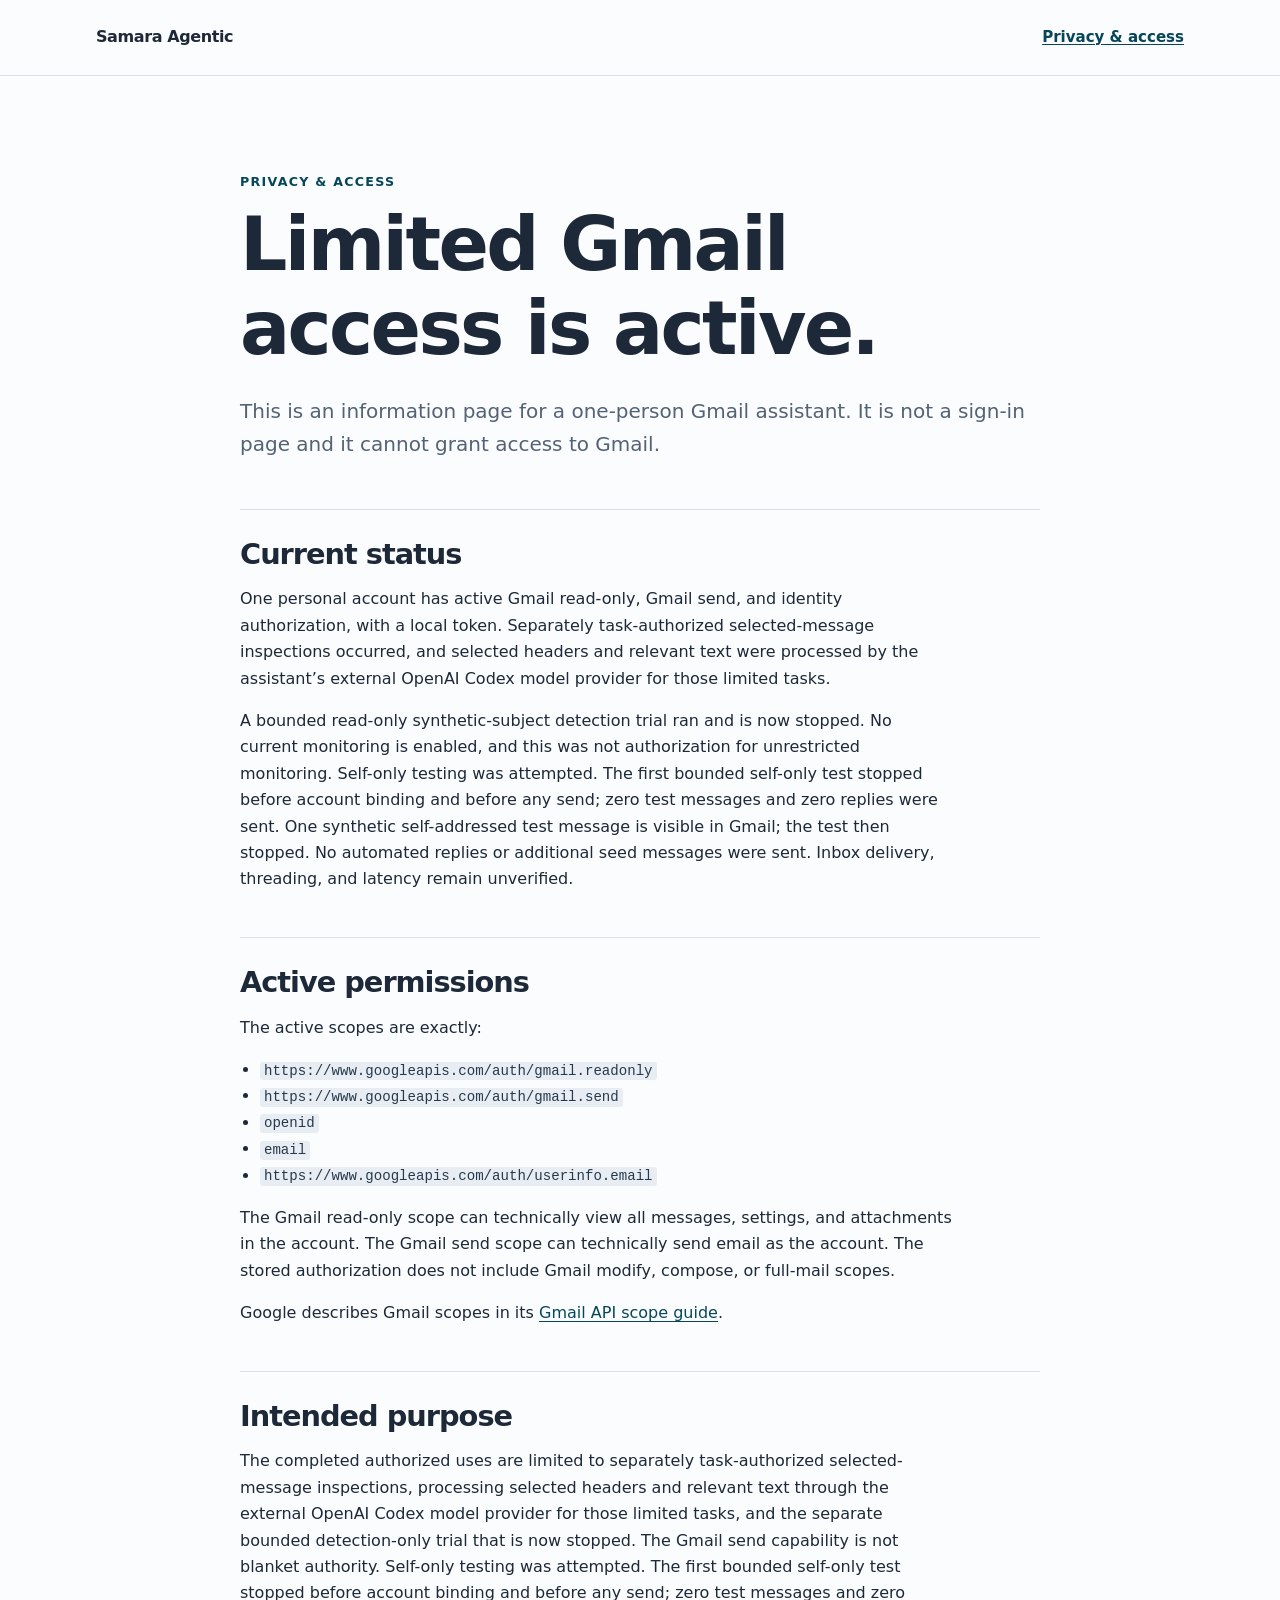
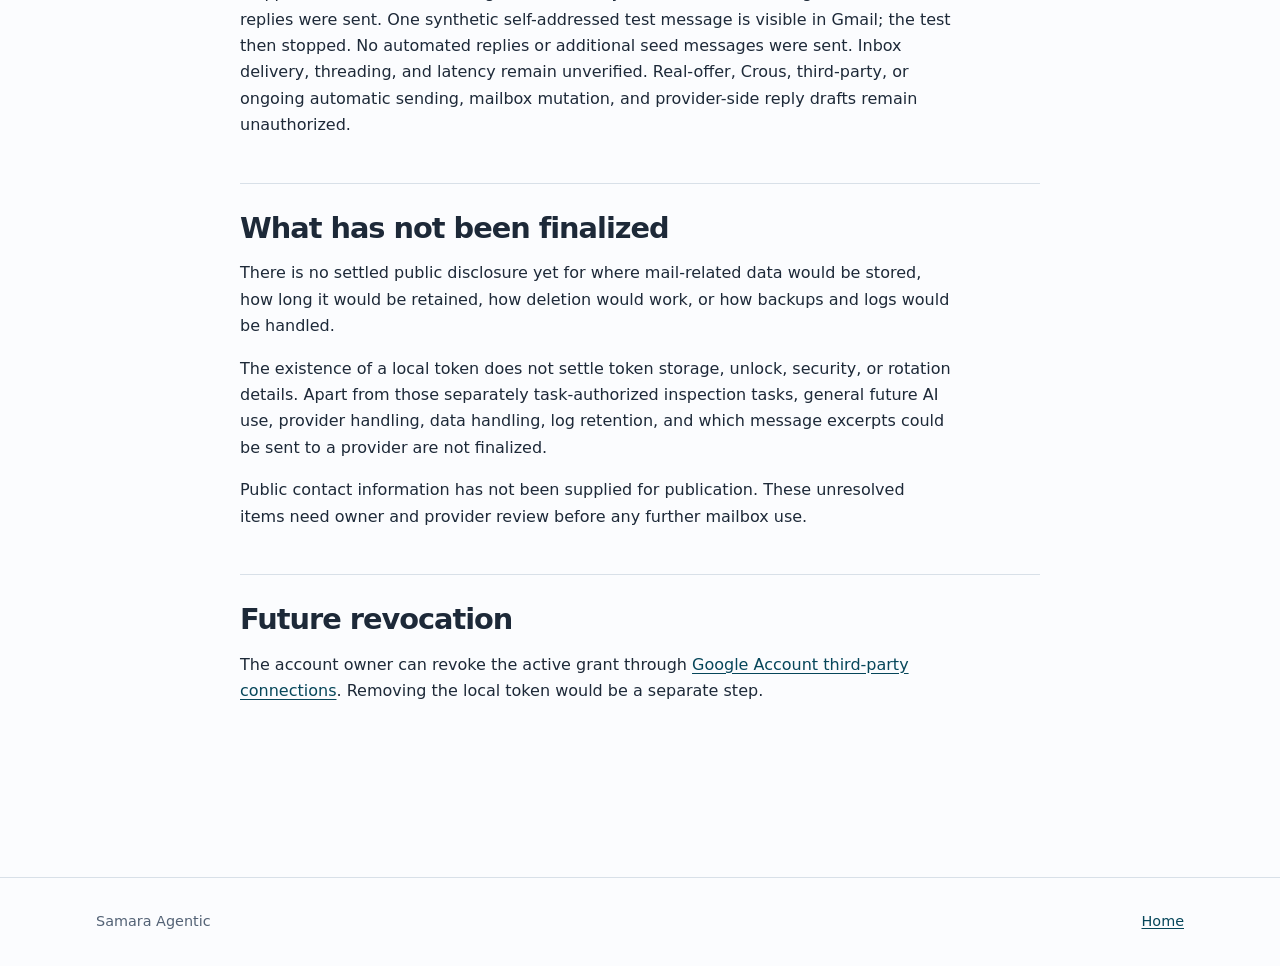
==== privacy.html @ e703b799 "fix: clarify bounded self-only test outcome" ====
<!doctype html>
<html lang="en">
  <head>
    <meta charset="utf-8">
    <meta name="viewport" content="width=device-width, initial-scale=1">
    <meta name="description" content="Privacy and limited Gmail access information for Samara Agentic.">
    <title>Privacy &amp; access — Samara Agentic</title>
    <link rel="stylesheet" href="styles.css">
  </head>
  <body>
    <a class="skip-link" href="#main-content">Skip to main content</a>
    <header class="site-header">
      <div class="shell header-inner">
        <a class="wordmark" href="index.html" aria-label="Samara Agentic home">Samara Agentic</a>
        <nav aria-label="Primary navigation">
          <a href="privacy.html" aria-current="page">Privacy &amp; access</a>
        </nav>
      </div>
    </header>

    <main id="main-content" class="shell policy-layout">
      <div class="policy-intro">
        <p class="eyebrow">Privacy &amp; access</p>
        <h1>Limited Gmail access is active.</h1>
        <p class="lede">This is an information page for a one-person Gmail assistant. It is not a sign-in page and it cannot grant access to Gmail.</p>
      </div>

      <section aria-labelledby="current-status">
        <h2 id="current-status">Current status</h2>
        <p>One personal account has active Gmail read-only, Gmail send, and identity authorization, with a local token. Separately task-authorized selected-message inspections occurred, and selected headers and relevant text were processed by the assistant’s external OpenAI Codex model provider for those limited tasks.</p>
        <p>A bounded read-only synthetic-subject detection trial ran and is now stopped. No current monitoring is enabled, and this was not authorization for unrestricted monitoring. Self-only testing was attempted. The first bounded self-only test stopped before account binding and before any send; zero test messages and zero replies were sent. One synthetic self-addressed test message is visible in Gmail; the test then stopped. No automated replies or additional seed messages were sent. Inbox delivery, threading, and latency remain unverified.</p>
      </section>

      <section aria-labelledby="proposed-permissions">
        <h2 id="proposed-permissions">Active permissions</h2>
        <p>The active scopes are exactly:</p>
        <ul>
          <li><code>https://www.googleapis.com/auth/gmail.readonly</code></li>
          <li><code>https://www.googleapis.com/auth/gmail.send</code></li>
          <li><code>openid</code></li>
          <li><code>email</code></li>
          <li><code>https://www.googleapis.com/auth/userinfo.email</code></li>
        </ul>
        <p>The Gmail read-only scope can technically view all messages, settings, and attachments in the account. The Gmail send scope can technically send email as the account. The stored authorization does not include Gmail modify, compose, or full-mail scopes.</p>
        <p>Google describes Gmail scopes in its <a href="https://developers.google.com/workspace/gmail/api/auth/scopes">Gmail API scope guide</a>.</p>
      </section>

      <section aria-labelledby="purpose">
        <h2 id="purpose">Intended purpose</h2>
        <p>The completed authorized uses are limited to separately task-authorized selected-message inspections, processing selected headers and relevant text through the external OpenAI Codex model provider for those limited tasks, and the separate bounded detection-only trial that is now stopped. The Gmail send capability is not blanket authority. Self-only testing was attempted. The first bounded self-only test stopped before account binding and before any send; zero test messages and zero replies were sent. One synthetic self-addressed test message is visible in Gmail; the test then stopped. No automated replies or additional seed messages were sent. Inbox delivery, threading, and latency remain unverified. Real-offer, Crous, third-party, or ongoing automatic sending, mailbox mutation, and provider-side reply drafts remain unauthorized.</p>
      </section>

      <section aria-labelledby="open-questions">
        <h2 id="open-questions">What has not been finalized</h2>
        <p>There is no settled public disclosure yet for where mail-related data would be stored, how long it would be retained, how deletion would work, or how backups and logs would be handled.</p>
        <p>The existence of a local token does not settle token storage, unlock, security, or rotation details. Apart from those separately task-authorized inspection tasks, general future AI use, provider handling, data handling, log retention, and which message excerpts could be sent to a provider are not finalized.</p>
        <p>Public contact information has not been supplied for publication. These unresolved items need owner and provider review before any further mailbox use.</p>
      </section>

      <section aria-labelledby="revocation">
        <h2 id="revocation">Future revocation</h2>
        <p>The account owner can revoke the active grant through <a href="https://support.google.com/accounts/answer/3466521">Google Account third-party connections</a>. Removing the local token would be a separate step.</p>
      </section>
    </main>

    <footer class="site-footer">
      <div class="shell footer-inner">
        <p>Samara Agentic</p>
        <a href="index.html">Home</a>
      </div>
    </footer>
  </body>
</html>
---- styles.css ----
:root {
  color-scheme: light;
  --ink: #1d2938;
  --muted: #536275;
  --line: #d8e0e8;
  --paper: #fbfcfe;
  --surface: #eef4f8;
  --accent: #0a5c75;
  --accent-dark: #06465a;
  --warm: #e6b75a;
  font-family: Inter, ui-sans-serif, system-ui, -apple-system, BlinkMacSystemFont, "Segoe UI", sans-serif;
}

* { box-sizing: border-box; }

html { scroll-behavior: smooth; }

body {
  margin: 0;
  color: var(--ink);
  background: var(--paper);
  font-size: 1rem;
  line-height: 1.65;
}

a { color: var(--accent-dark); text-underline-offset: 0.16em; }
a:hover { color: var(--accent); }
a:focus-visible { outline: 3px solid var(--warm); outline-offset: 4px; }

.shell { width: min(100% - 2.5rem, 68rem); margin-inline: auto; }

.skip-link {
  position: fixed;
  z-index: 2;
  top: 0.75rem;
  left: 0.75rem;
  padding: 0.55rem 0.8rem;
  color: #fff;
  background: var(--accent-dark);
  transform: translateY(-200%);
}

.skip-link:focus { transform: translateY(0); }

.site-header { border-bottom: 1px solid var(--line); background: rgba(251, 252, 254, 0.96); }

.header-inner, .footer-inner { display: flex; align-items: center; justify-content: space-between; gap: 1rem; }

.header-inner { min-height: 4.7rem; }

.wordmark { color: var(--ink); font-weight: 760; letter-spacing: -0.025em; text-decoration: none; }

nav a { font-size: 0.94rem; font-weight: 650; }

.intro { max-width: 64rem; padding-block: clamp(4.25rem, 12vw, 8.5rem) clamp(3rem, 7vw, 5rem); }

.eyebrow { margin: 0 0 0.6rem; color: var(--accent-dark); font-size: 0.79rem; font-weight: 760; letter-spacing: 0.1em; text-transform: uppercase; }

h1, h2 { color: var(--ink); line-height: 1.14; letter-spacing: -0.035em; }
h1 { max-width: 18ch; margin: 0; font-size: clamp(2.35rem, 6vw, 4.65rem); }
h2 { margin: 0; font-size: clamp(1.55rem, 3vw, 2.2rem); }

.lede { max-width: 62ch; margin: 1.4rem 0 0; color: var(--muted); font-size: clamp(1.08rem, 2vw, 1.25rem); }

.status-note { max-width: 58ch; margin: 1.65rem 0 0; padding-left: 1rem; border-left: 3px solid var(--warm); font-weight: 620; }

.section { padding-block: clamp(2.75rem, 7vw, 5rem); border-top: 1px solid var(--line); }
.section-heading { max-width: 38rem; }
.section p, .plain-list { max-width: 67ch; }

.plain-list { display: grid; gap: 0.7rem; margin: 1.5rem 0 0; padding: 0; list-style: none; }
.plain-list li { position: relative; padding-left: 1.5rem; }
.plain-list li::before { position: absolute; left: 0; color: var(--accent); content: "—"; }

.scope-panel { margin-top: 0; padding-inline: clamp(1.2rem, 4vw, 3rem); border-top: 0; background: var(--surface); }

code { overflow-wrap: anywhere; padding: 0.1em 0.28em; border-radius: 0.2rem; background: #e7edf2; color: #27394d; font-family: ui-monospace, SFMono-Regular, Menlo, Consolas, monospace; font-size: 0.88em; }

.text-link { display: inline-block; margin-top: 0.45rem; font-weight: 700; }

.policy-layout { max-width: 50rem; padding-block: clamp(3.5rem, 9vw, 6rem); }
.policy-intro { margin-bottom: 3rem; }
.policy-layout section { padding-block: 1.75rem; border-top: 1px solid var(--line); }
.policy-layout h2 { font-size: clamp(1.35rem, 3vw, 1.8rem); }
.policy-layout p, .policy-layout li { max-width: 70ch; }
.policy-layout ul { padding-left: 1.25rem; }

.site-footer { margin-top: 2rem; border-top: 1px solid var(--line); }
.footer-inner { min-height: 5.5rem; color: var(--muted); font-size: 0.9rem; }
.footer-inner p { margin: 0; }

@media (max-width: 34rem) {
  .shell { width: min(100% - 1.5rem, 68rem); }
  .header-inner, .footer-inner { min-height: 4.25rem; }
  .intro { padding-top: 3.5rem; }
}

@media (prefers-reduced-motion: reduce) {
  html { scroll-behavior: auto; }
}
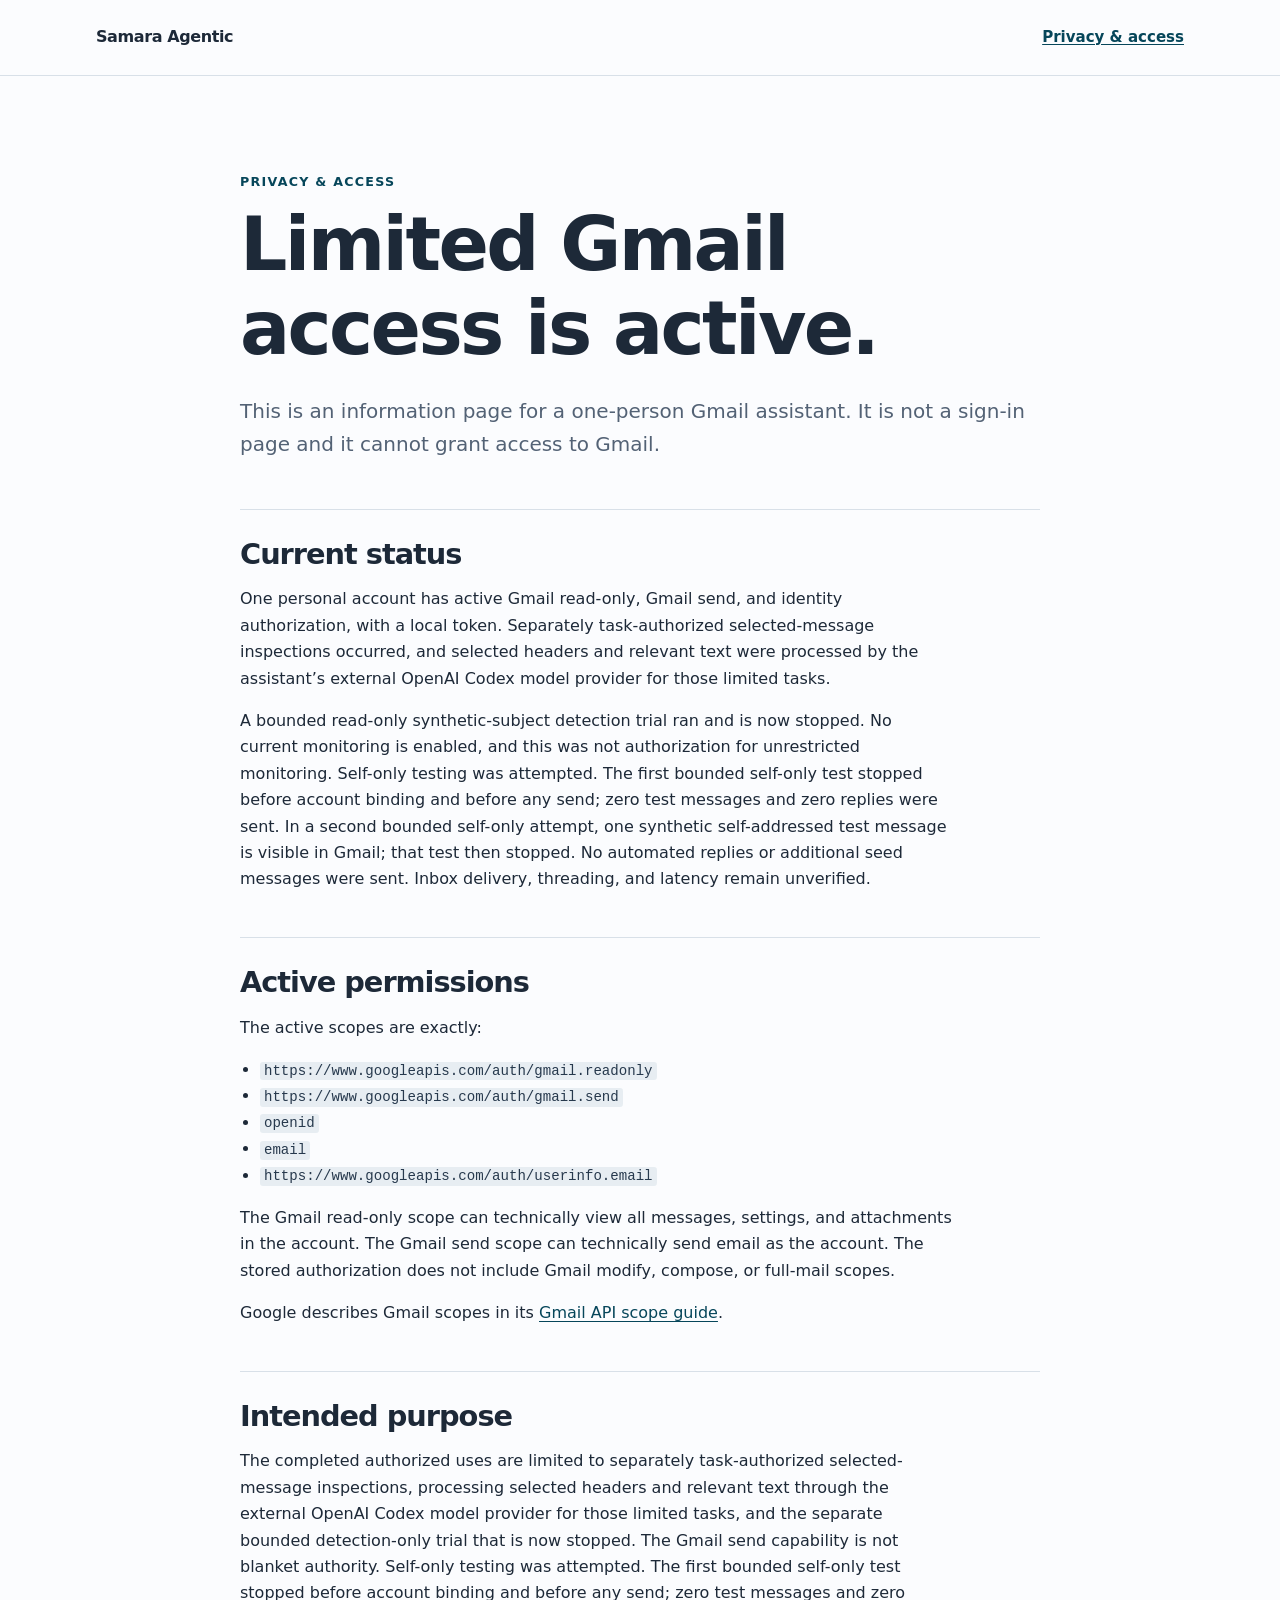
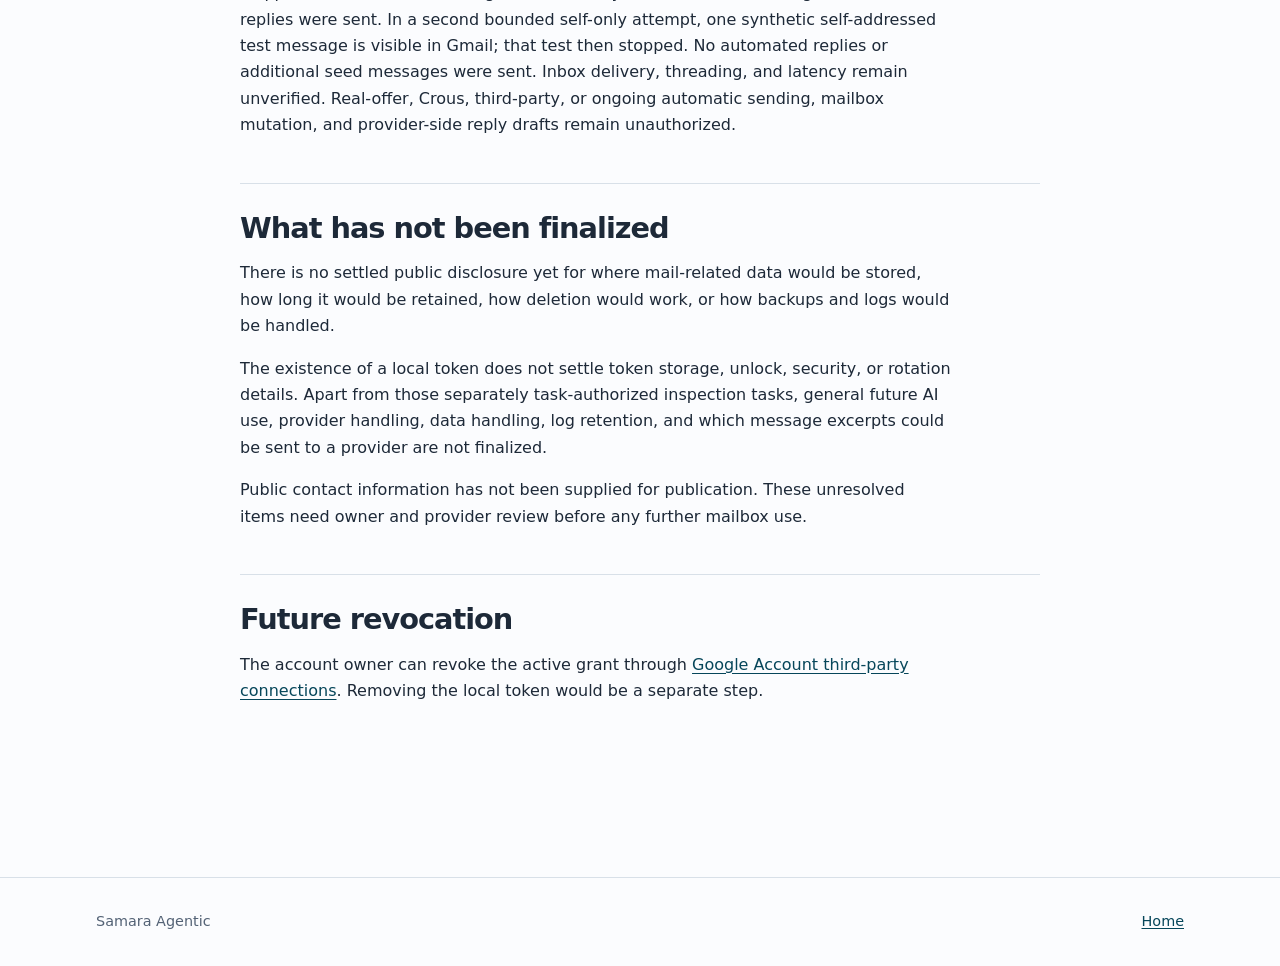
==== commit 1d0cbe3e: "no-mistakes(review): Attribute visible test message to second attempt; trim smoke test" ====
--- a/privacy.html
+++ b/privacy.html
@@ -28,7 +28,7 @@
       <section aria-labelledby="current-status">
         <h2 id="current-status">Current status</h2>
         <p>One personal account has active Gmail read-only, Gmail send, and identity authorization, with a local token. Separately task-authorized selected-message inspections occurred, and selected headers and relevant text were processed by the assistant’s external OpenAI Codex model provider for those limited tasks.</p>
-        <p>A bounded read-only synthetic-subject detection trial ran and is now stopped. No current monitoring is enabled, and this was not authorization for unrestricted monitoring. Self-only testing was attempted. The first bounded self-only test stopped before account binding and before any send; zero test messages and zero replies were sent. One synthetic self-addressed test message is visible in Gmail; the test then stopped. No automated replies or additional seed messages were sent. Inbox delivery, threading, and latency remain unverified.</p>
+        <p>A bounded read-only synthetic-subject detection trial ran and is now stopped. No current monitoring is enabled, and this was not authorization for unrestricted monitoring. Self-only testing was attempted. The first bounded self-only test stopped before account binding and before any send; zero test messages and zero replies were sent. In a second bounded self-only attempt, one synthetic self-addressed test message is visible in Gmail; that test then stopped. No automated replies or additional seed messages were sent. Inbox delivery, threading, and latency remain unverified.</p>
       </section>
 
       <section aria-labelledby="proposed-permissions">
@@ -47,7 +47,7 @@
 
       <section aria-labelledby="purpose">
         <h2 id="purpose">Intended purpose</h2>
-        <p>The completed authorized uses are limited to separately task-authorized selected-message inspections, processing selected headers and relevant text through the external OpenAI Codex model provider for those limited tasks, and the separate bounded detection-only trial that is now stopped. The Gmail send capability is not blanket authority. Self-only testing was attempted. The first bounded self-only test stopped before account binding and before any send; zero test messages and zero replies were sent. One synthetic self-addressed test message is visible in Gmail; the test then stopped. No automated replies or additional seed messages were sent. Inbox delivery, threading, and latency remain unverified. Real-offer, Crous, third-party, or ongoing automatic sending, mailbox mutation, and provider-side reply drafts remain unauthorized.</p>
+        <p>The completed authorized uses are limited to separately task-authorized selected-message inspections, processing selected headers and relevant text through the external OpenAI Codex model provider for those limited tasks, and the separate bounded detection-only trial that is now stopped. The Gmail send capability is not blanket authority. Self-only testing was attempted. The first bounded self-only test stopped before account binding and before any send; zero test messages and zero replies were sent. In a second bounded self-only attempt, one synthetic self-addressed test message is visible in Gmail; that test then stopped. No automated replies or additional seed messages were sent. Inbox delivery, threading, and latency remain unverified. Real-offer, Crous, third-party, or ongoing automatic sending, mailbox mutation, and provider-side reply drafts remain unauthorized.</p>
       </section>
 
       <section aria-labelledby="open-questions">
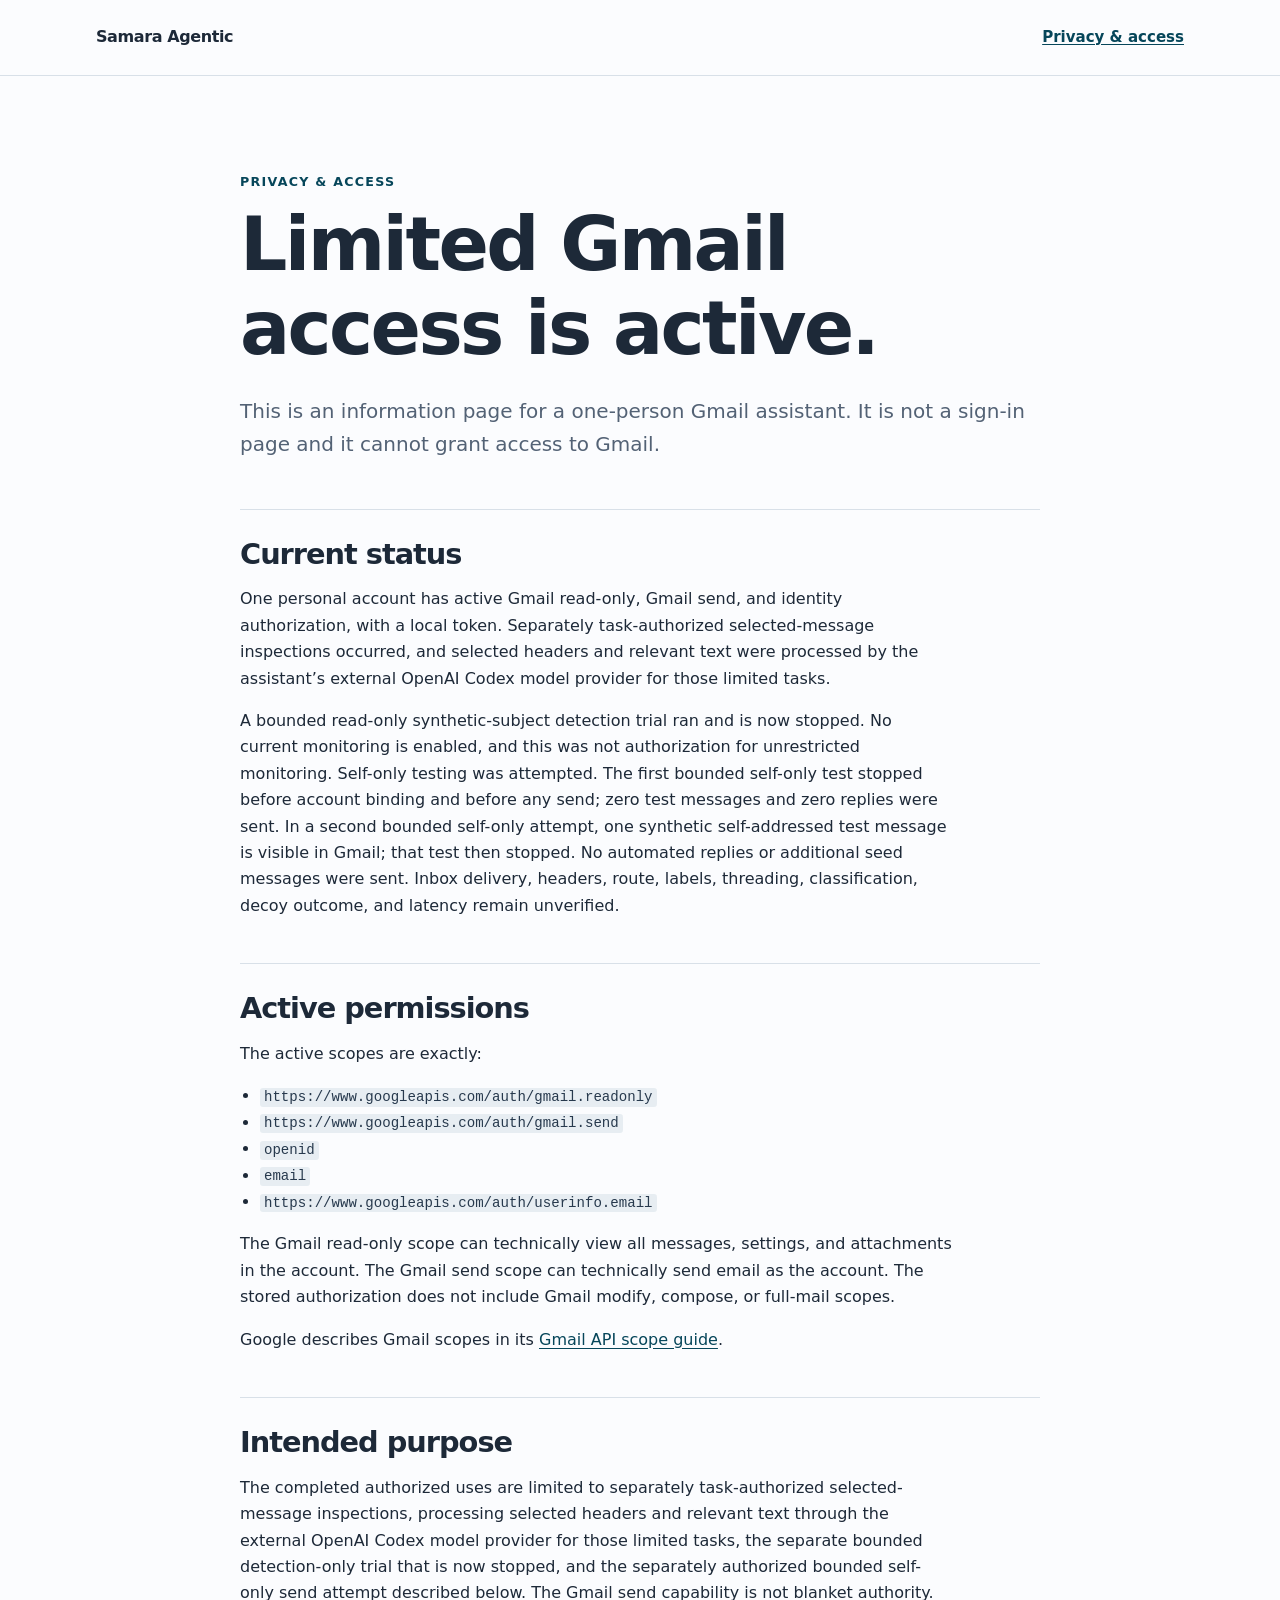
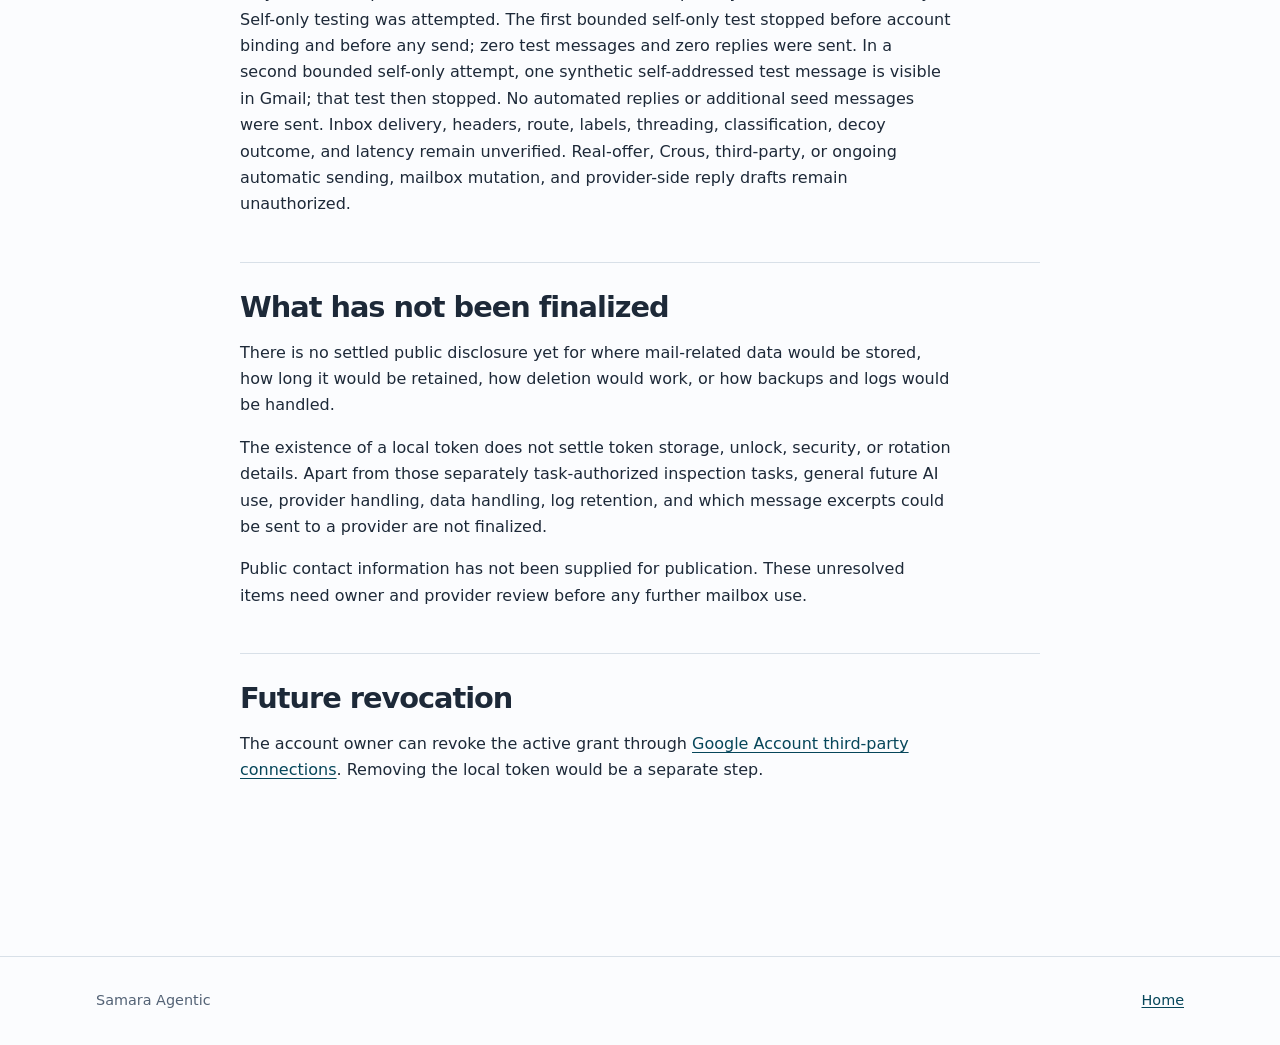
==== commit 4e29bde5: "fix: clarify bounded attempt limits" ====
--- a/privacy.html
+++ b/privacy.html
@@ -28,7 +28,7 @@
       <section aria-labelledby="current-status">
         <h2 id="current-status">Current status</h2>
         <p>One personal account has active Gmail read-only, Gmail send, and identity authorization, with a local token. Separately task-authorized selected-message inspections occurred, and selected headers and relevant text were processed by the assistant’s external OpenAI Codex model provider for those limited tasks.</p>
-        <p>A bounded read-only synthetic-subject detection trial ran and is now stopped. No current monitoring is enabled, and this was not authorization for unrestricted monitoring. Self-only testing was attempted. The first bounded self-only test stopped before account binding and before any send; zero test messages and zero replies were sent. In a second bounded self-only attempt, one synthetic self-addressed test message is visible in Gmail; that test then stopped. No automated replies or additional seed messages were sent. Inbox delivery, threading, and latency remain unverified.</p>
+        <p>A bounded read-only synthetic-subject detection trial ran and is now stopped. No current monitoring is enabled, and this was not authorization for unrestricted monitoring. Self-only testing was attempted. The first bounded self-only test stopped before account binding and before any send; zero test messages and zero replies were sent. In a second bounded self-only attempt, one synthetic self-addressed test message is visible in Gmail; that test then stopped. No automated replies or additional seed messages were sent. Inbox delivery, headers, route, labels, threading, classification, decoy outcome, and latency remain unverified.</p>
       </section>
 
       <section aria-labelledby="proposed-permissions">
@@ -47,7 +47,7 @@
 
       <section aria-labelledby="purpose">
         <h2 id="purpose">Intended purpose</h2>
-        <p>The completed authorized uses are limited to separately task-authorized selected-message inspections, processing selected headers and relevant text through the external OpenAI Codex model provider for those limited tasks, and the separate bounded detection-only trial that is now stopped. The Gmail send capability is not blanket authority. Self-only testing was attempted. The first bounded self-only test stopped before account binding and before any send; zero test messages and zero replies were sent. In a second bounded self-only attempt, one synthetic self-addressed test message is visible in Gmail; that test then stopped. No automated replies or additional seed messages were sent. Inbox delivery, threading, and latency remain unverified. Real-offer, Crous, third-party, or ongoing automatic sending, mailbox mutation, and provider-side reply drafts remain unauthorized.</p>
+        <p>The completed authorized uses are limited to separately task-authorized selected-message inspections, processing selected headers and relevant text through the external OpenAI Codex model provider for those limited tasks, the separate bounded detection-only trial that is now stopped, and the separately authorized bounded self-only send attempt described below. The Gmail send capability is not blanket authority. Self-only testing was attempted. The first bounded self-only test stopped before account binding and before any send; zero test messages and zero replies were sent. In a second bounded self-only attempt, one synthetic self-addressed test message is visible in Gmail; that test then stopped. No automated replies or additional seed messages were sent. Inbox delivery, headers, route, labels, threading, classification, decoy outcome, and latency remain unverified. Real-offer, Crous, third-party, or ongoing automatic sending, mailbox mutation, and provider-side reply drafts remain unauthorized.</p>
       </section>
 
       <section aria-labelledby="open-questions">
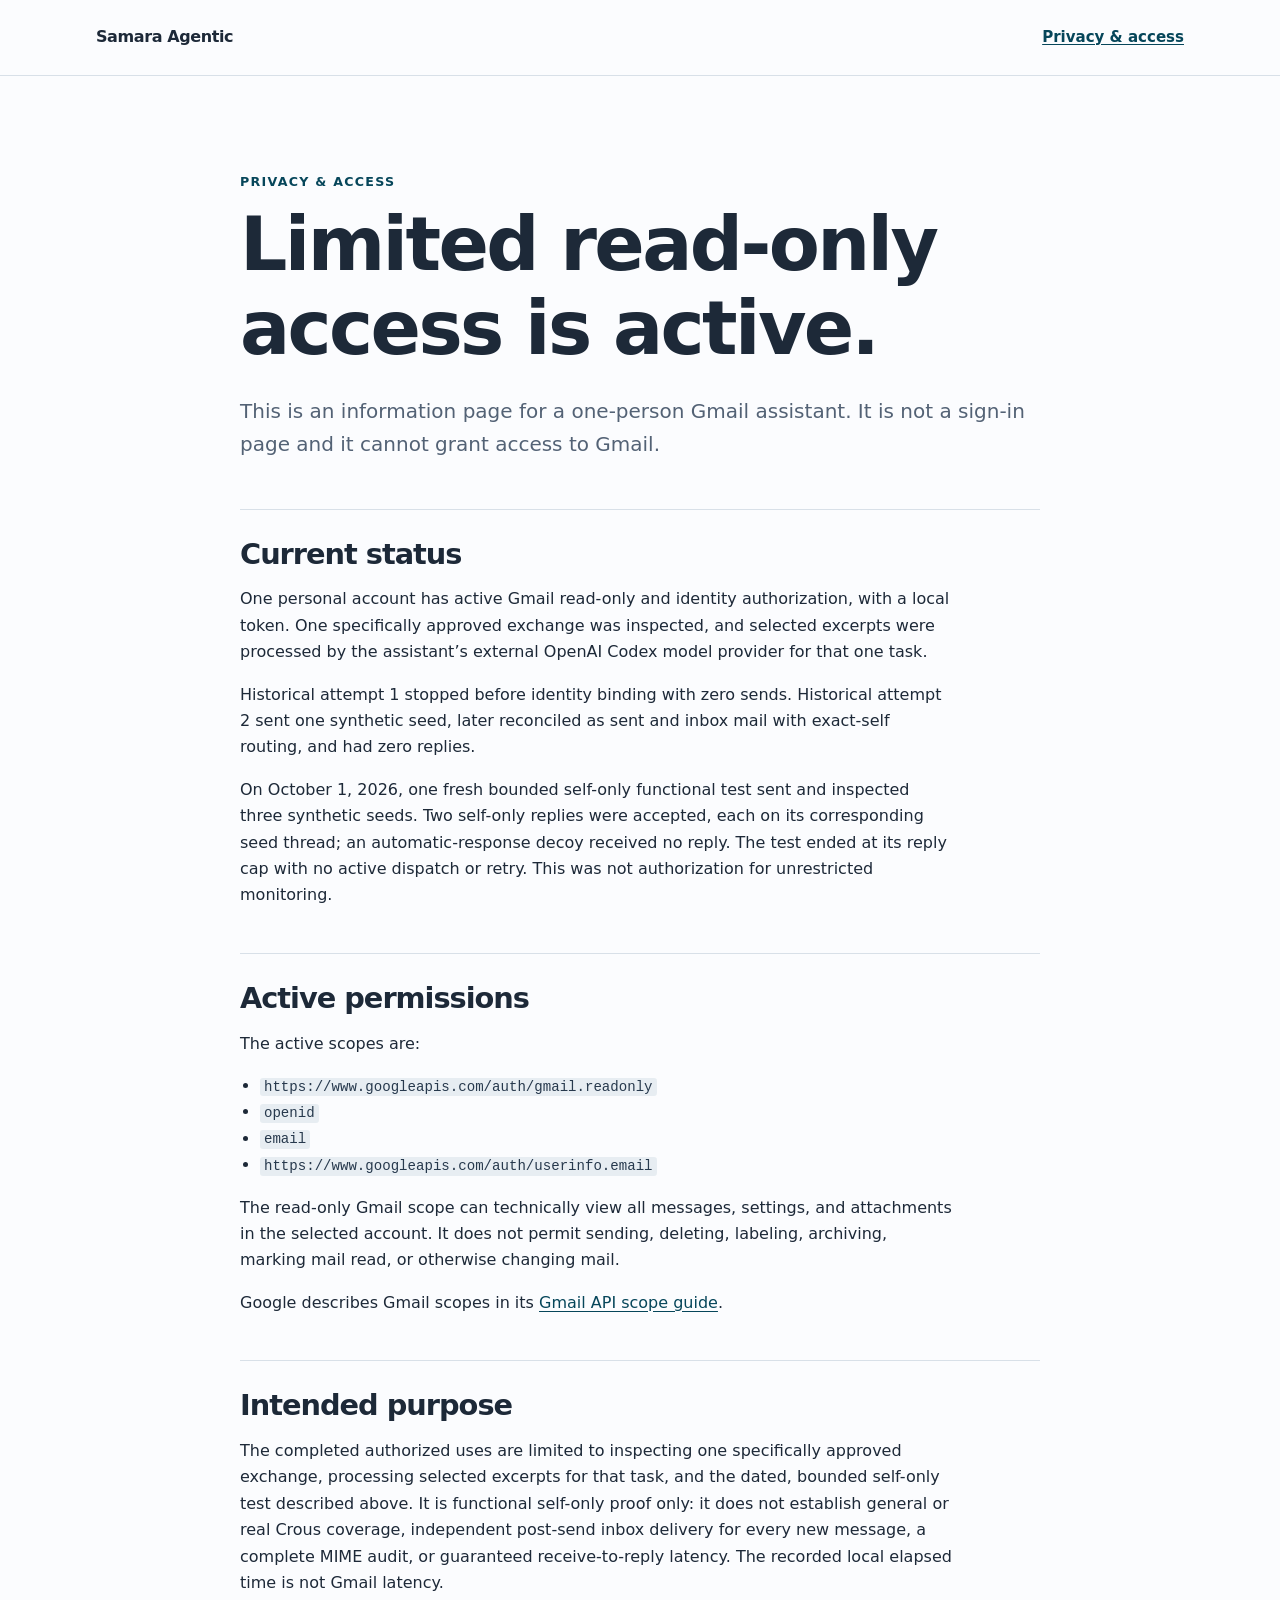
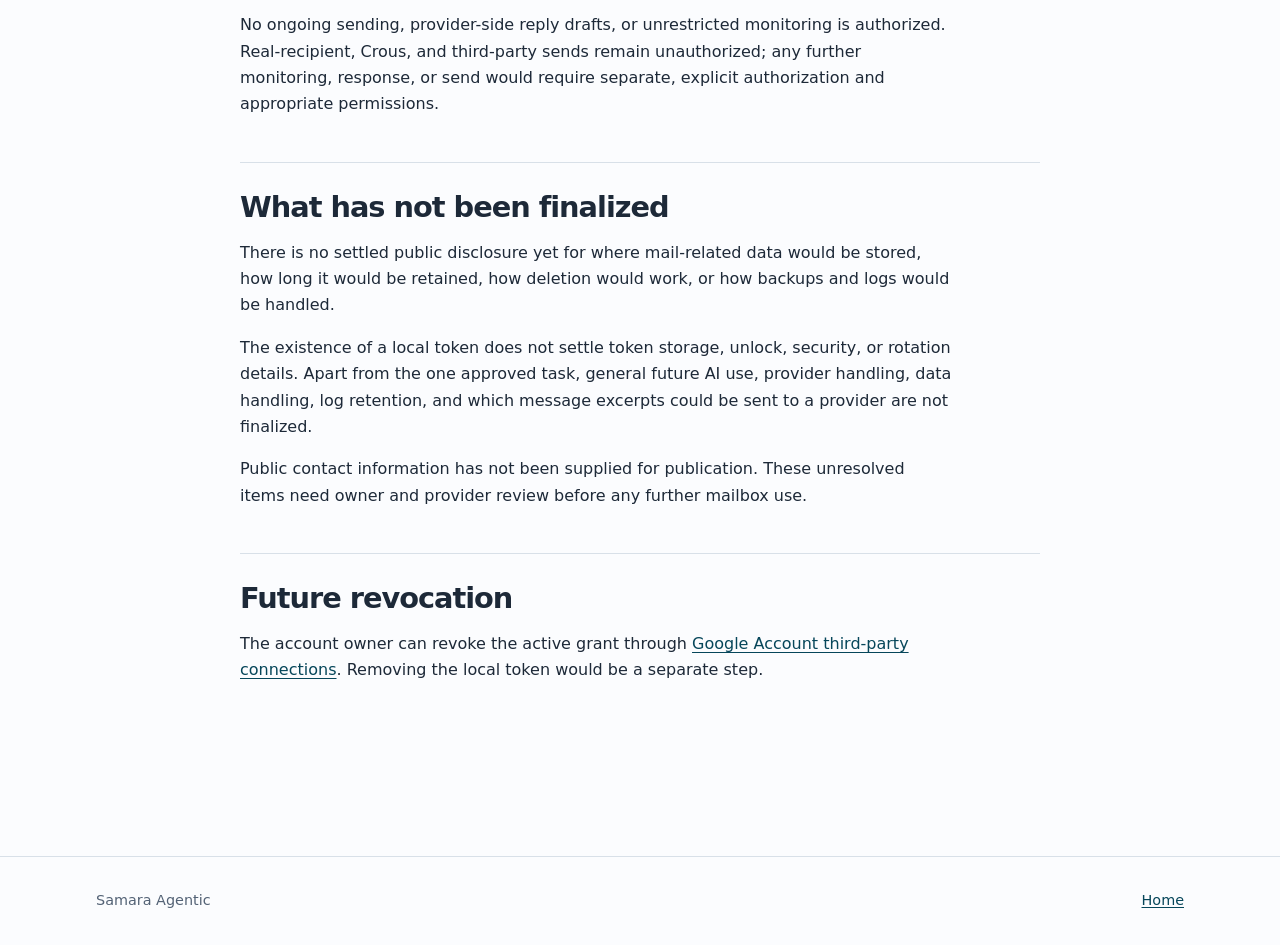
==== commit e54f548f: "fix: record bounded self-only test facts" ====
--- a/privacy.html
+++ b/privacy.html
@@ -21,39 +21,40 @@
     <main id="main-content" class="shell policy-layout">
       <div class="policy-intro">
         <p class="eyebrow">Privacy &amp; access</p>
-        <h1>Limited Gmail access is active.</h1>
+        <h1>Limited read-only access is active.</h1>
         <p class="lede">This is an information page for a one-person Gmail assistant. It is not a sign-in page and it cannot grant access to Gmail.</p>
       </div>
 
       <section aria-labelledby="current-status">
         <h2 id="current-status">Current status</h2>
-        <p>One personal account has active Gmail read-only, Gmail send, and identity authorization, with a local token. Separately task-authorized selected-message inspections occurred, and selected headers and relevant text were processed by the assistant’s external OpenAI Codex model provider for those limited tasks.</p>
-        <p>A bounded read-only synthetic-subject detection trial ran and is now stopped. No current monitoring is enabled, and this was not authorization for unrestricted monitoring. Self-only testing was attempted. The first bounded self-only test stopped before account binding and before any send; zero test messages and zero replies were sent. In a second bounded self-only attempt, one synthetic self-addressed test message is visible in Gmail; that test then stopped. No automated replies or additional seed messages were sent. Inbox delivery, headers, route, labels, threading, classification, decoy outcome, and latency remain unverified.</p>
+        <p>One personal account has active Gmail read-only and identity authorization, with a local token. One specifically approved exchange was inspected, and selected excerpts were processed by the assistant’s external OpenAI Codex model provider for that one task.</p>
+        <p>Historical attempt 1 stopped before identity binding with zero sends. Historical attempt 2 sent one synthetic seed, later reconciled as sent and inbox mail with exact-self routing, and had zero replies.</p>
+        <p>On October 1, 2026, one fresh bounded self-only functional test sent and inspected three synthetic seeds. Two self-only replies were accepted, each on its corresponding seed thread; an automatic-response decoy received no reply. The test ended at its reply cap with no active dispatch or retry. This was not authorization for unrestricted monitoring.</p>
       </section>
 
       <section aria-labelledby="proposed-permissions">
         <h2 id="proposed-permissions">Active permissions</h2>
-        <p>The active scopes are exactly:</p>
+        <p>The active scopes are:</p>
         <ul>
           <li><code>https://www.googleapis.com/auth/gmail.readonly</code></li>
-          <li><code>https://www.googleapis.com/auth/gmail.send</code></li>
           <li><code>openid</code></li>
           <li><code>email</code></li>
           <li><code>https://www.googleapis.com/auth/userinfo.email</code></li>
         </ul>
-        <p>The Gmail read-only scope can technically view all messages, settings, and attachments in the account. The Gmail send scope can technically send email as the account. The stored authorization does not include Gmail modify, compose, or full-mail scopes.</p>
+        <p>The read-only Gmail scope can technically view all messages, settings, and attachments in the selected account. It does not permit sending, deleting, labeling, archiving, marking mail read, or otherwise changing mail.</p>
         <p>Google describes Gmail scopes in its <a href="https://developers.google.com/workspace/gmail/api/auth/scopes">Gmail API scope guide</a>.</p>
       </section>
 
       <section aria-labelledby="purpose">
         <h2 id="purpose">Intended purpose</h2>
-        <p>The completed authorized uses are limited to separately task-authorized selected-message inspections, processing selected headers and relevant text through the external OpenAI Codex model provider for those limited tasks, the separate bounded detection-only trial that is now stopped, and the separately authorized bounded self-only send attempt described below. The Gmail send capability is not blanket authority. Self-only testing was attempted. The first bounded self-only test stopped before account binding and before any send; zero test messages and zero replies were sent. In a second bounded self-only attempt, one synthetic self-addressed test message is visible in Gmail; that test then stopped. No automated replies or additional seed messages were sent. Inbox delivery, headers, route, labels, threading, classification, decoy outcome, and latency remain unverified. Real-offer, Crous, third-party, or ongoing automatic sending, mailbox mutation, and provider-side reply drafts remain unauthorized.</p>
+        <p>The completed authorized uses are limited to inspecting one specifically approved exchange, processing selected excerpts for that task, and the dated, bounded self-only test described above. It is functional self-only proof only: it does not establish general or real Crous coverage, independent post-send inbox delivery for every new message, a complete MIME audit, or guaranteed receive-to-reply latency. The recorded local elapsed time is not Gmail latency.</p>
+        <p>No ongoing sending, provider-side reply drafts, or unrestricted monitoring is authorized. Real-recipient, Crous, and third-party sends remain unauthorized; any further monitoring, response, or send would require separate, explicit authorization and appropriate permissions.</p>
       </section>
 
       <section aria-labelledby="open-questions">
         <h2 id="open-questions">What has not been finalized</h2>
         <p>There is no settled public disclosure yet for where mail-related data would be stored, how long it would be retained, how deletion would work, or how backups and logs would be handled.</p>
-        <p>The existence of a local token does not settle token storage, unlock, security, or rotation details. Apart from those separately task-authorized inspection tasks, general future AI use, provider handling, data handling, log retention, and which message excerpts could be sent to a provider are not finalized.</p>
+        <p>The existence of a local token does not settle token storage, unlock, security, or rotation details. Apart from the one approved task, general future AI use, provider handling, data handling, log retention, and which message excerpts could be sent to a provider are not finalized.</p>
         <p>Public contact information has not been supplied for publication. These unresolved items need owner and provider review before any further mailbox use.</p>
       </section>
 
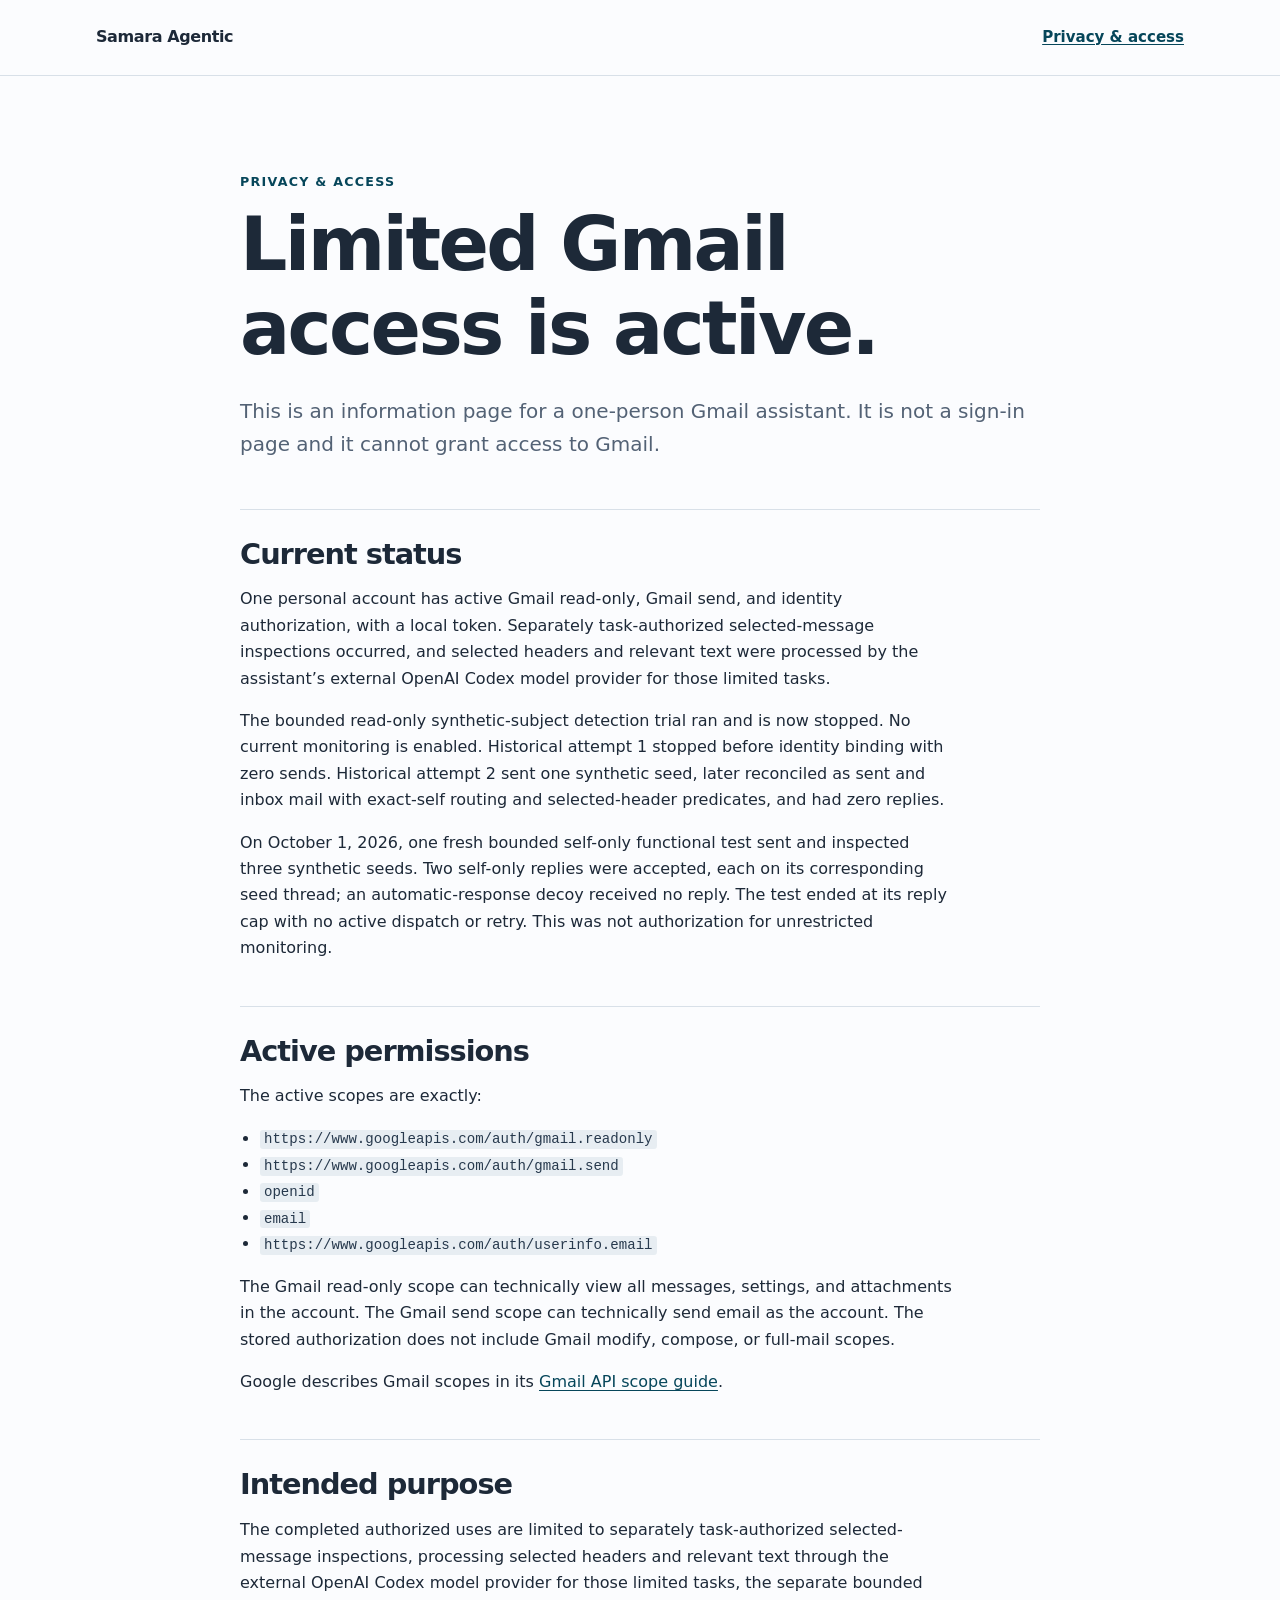
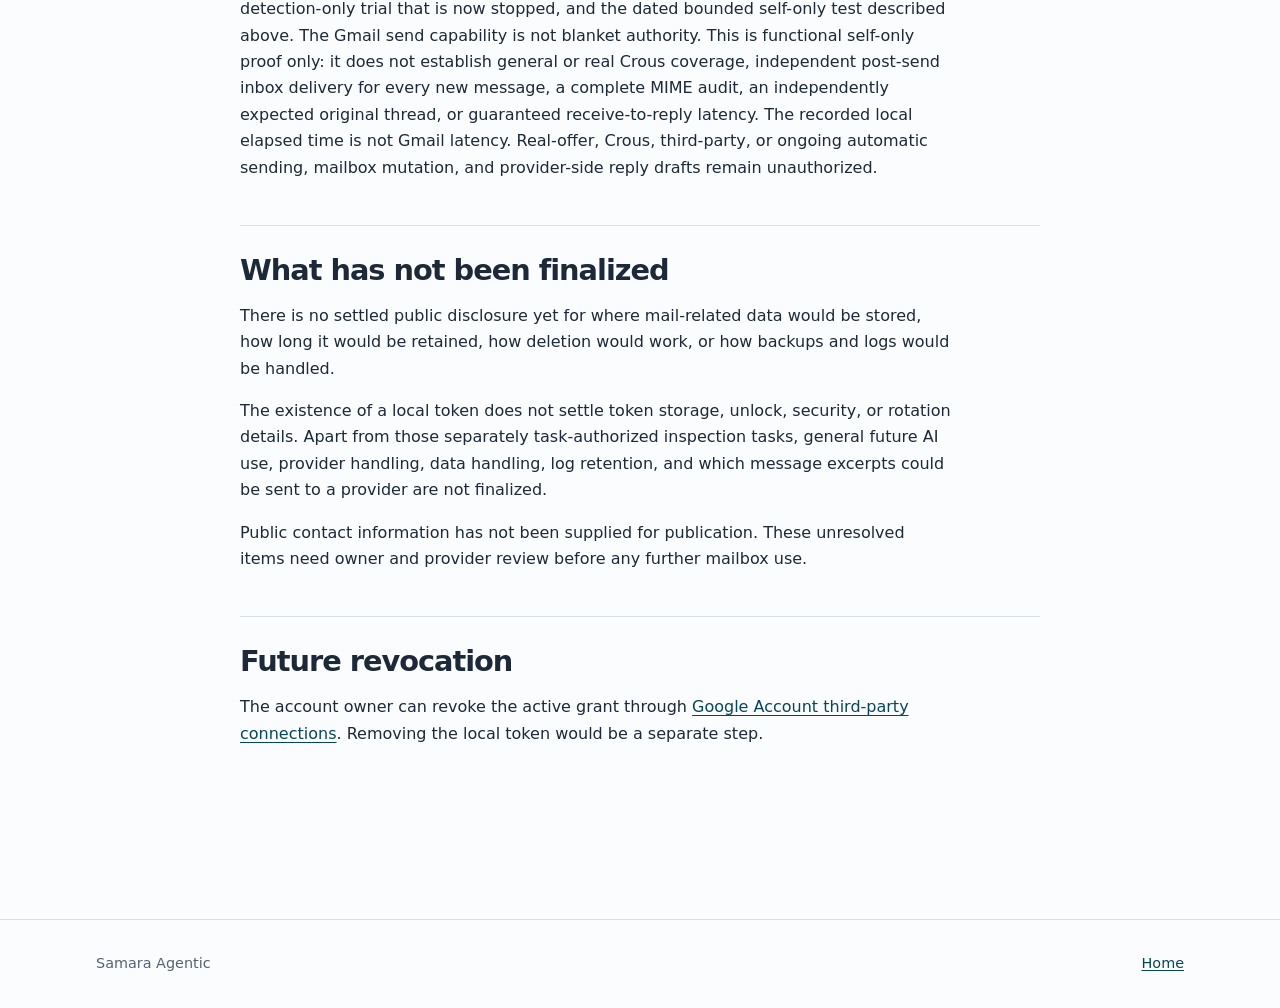
==== commit 2bafdd6b: "Merge remote-tracking branch 'origin/main' into ntm/samaraagentic-com--self-test-live-facts-followup" ====
--- a/privacy.html
+++ b/privacy.html
@@ -21,40 +21,40 @@
     <main id="main-content" class="shell policy-layout">
       <div class="policy-intro">
         <p class="eyebrow">Privacy &amp; access</p>
-        <h1>Limited read-only access is active.</h1>
+        <h1>Limited Gmail access is active.</h1>
         <p class="lede">This is an information page for a one-person Gmail assistant. It is not a sign-in page and it cannot grant access to Gmail.</p>
       </div>
 
       <section aria-labelledby="current-status">
         <h2 id="current-status">Current status</h2>
-        <p>One personal account has active Gmail read-only and identity authorization, with a local token. One specifically approved exchange was inspected, and selected excerpts were processed by the assistant’s external OpenAI Codex model provider for that one task.</p>
-        <p>Historical attempt 1 stopped before identity binding with zero sends. Historical attempt 2 sent one synthetic seed, later reconciled as sent and inbox mail with exact-self routing, and had zero replies.</p>
+        <p>One personal account has active Gmail read-only, Gmail send, and identity authorization, with a local token. Separately task-authorized selected-message inspections occurred, and selected headers and relevant text were processed by the assistant’s external OpenAI Codex model provider for those limited tasks.</p>
+        <p>The bounded read-only synthetic-subject detection trial ran and is now stopped. No current monitoring is enabled. Historical attempt 1 stopped before identity binding with zero sends. Historical attempt 2 sent one synthetic seed, later reconciled as sent and inbox mail with exact-self routing and selected-header predicates, and had zero replies.</p>
         <p>On October 1, 2026, one fresh bounded self-only functional test sent and inspected three synthetic seeds. Two self-only replies were accepted, each on its corresponding seed thread; an automatic-response decoy received no reply. The test ended at its reply cap with no active dispatch or retry. This was not authorization for unrestricted monitoring.</p>
       </section>
 
       <section aria-labelledby="proposed-permissions">
         <h2 id="proposed-permissions">Active permissions</h2>
-        <p>The active scopes are:</p>
+        <p>The active scopes are exactly:</p>
         <ul>
           <li><code>https://www.googleapis.com/auth/gmail.readonly</code></li>
+          <li><code>https://www.googleapis.com/auth/gmail.send</code></li>
           <li><code>openid</code></li>
           <li><code>email</code></li>
           <li><code>https://www.googleapis.com/auth/userinfo.email</code></li>
         </ul>
-        <p>The read-only Gmail scope can technically view all messages, settings, and attachments in the selected account. It does not permit sending, deleting, labeling, archiving, marking mail read, or otherwise changing mail.</p>
+        <p>The Gmail read-only scope can technically view all messages, settings, and attachments in the account. The Gmail send scope can technically send email as the account. The stored authorization does not include Gmail modify, compose, or full-mail scopes.</p>
         <p>Google describes Gmail scopes in its <a href="https://developers.google.com/workspace/gmail/api/auth/scopes">Gmail API scope guide</a>.</p>
       </section>
 
       <section aria-labelledby="purpose">
         <h2 id="purpose">Intended purpose</h2>
-        <p>The completed authorized uses are limited to inspecting one specifically approved exchange, processing selected excerpts for that task, and the dated, bounded self-only test described above. It is functional self-only proof only: it does not establish general or real Crous coverage, independent post-send inbox delivery for every new message, a complete MIME audit, or guaranteed receive-to-reply latency. The recorded local elapsed time is not Gmail latency.</p>
-        <p>No ongoing sending, provider-side reply drafts, or unrestricted monitoring is authorized. Real-recipient, Crous, and third-party sends remain unauthorized; any further monitoring, response, or send would require separate, explicit authorization and appropriate permissions.</p>
+        <p>The completed authorized uses are limited to separately task-authorized selected-message inspections, processing selected headers and relevant text through the external OpenAI Codex model provider for those limited tasks, the separate bounded detection-only trial that is now stopped, and the dated bounded self-only test described above. The Gmail send capability is not blanket authority. This is functional self-only proof only: it does not establish general or real Crous coverage, independent post-send inbox delivery for every new message, a complete MIME audit, an independently expected original thread, or guaranteed receive-to-reply latency. The recorded local elapsed time is not Gmail latency. Real-offer, Crous, third-party, or ongoing automatic sending, mailbox mutation, and provider-side reply drafts remain unauthorized.</p>
       </section>
 
       <section aria-labelledby="open-questions">
         <h2 id="open-questions">What has not been finalized</h2>
         <p>There is no settled public disclosure yet for where mail-related data would be stored, how long it would be retained, how deletion would work, or how backups and logs would be handled.</p>
-        <p>The existence of a local token does not settle token storage, unlock, security, or rotation details. Apart from the one approved task, general future AI use, provider handling, data handling, log retention, and which message excerpts could be sent to a provider are not finalized.</p>
+        <p>The existence of a local token does not settle token storage, unlock, security, or rotation details. Apart from those separately task-authorized inspection tasks, general future AI use, provider handling, data handling, log retention, and which message excerpts could be sent to a provider are not finalized.</p>
         <p>Public contact information has not been supplied for publication. These unresolved items need owner and provider review before any further mailbox use.</p>
       </section>
 
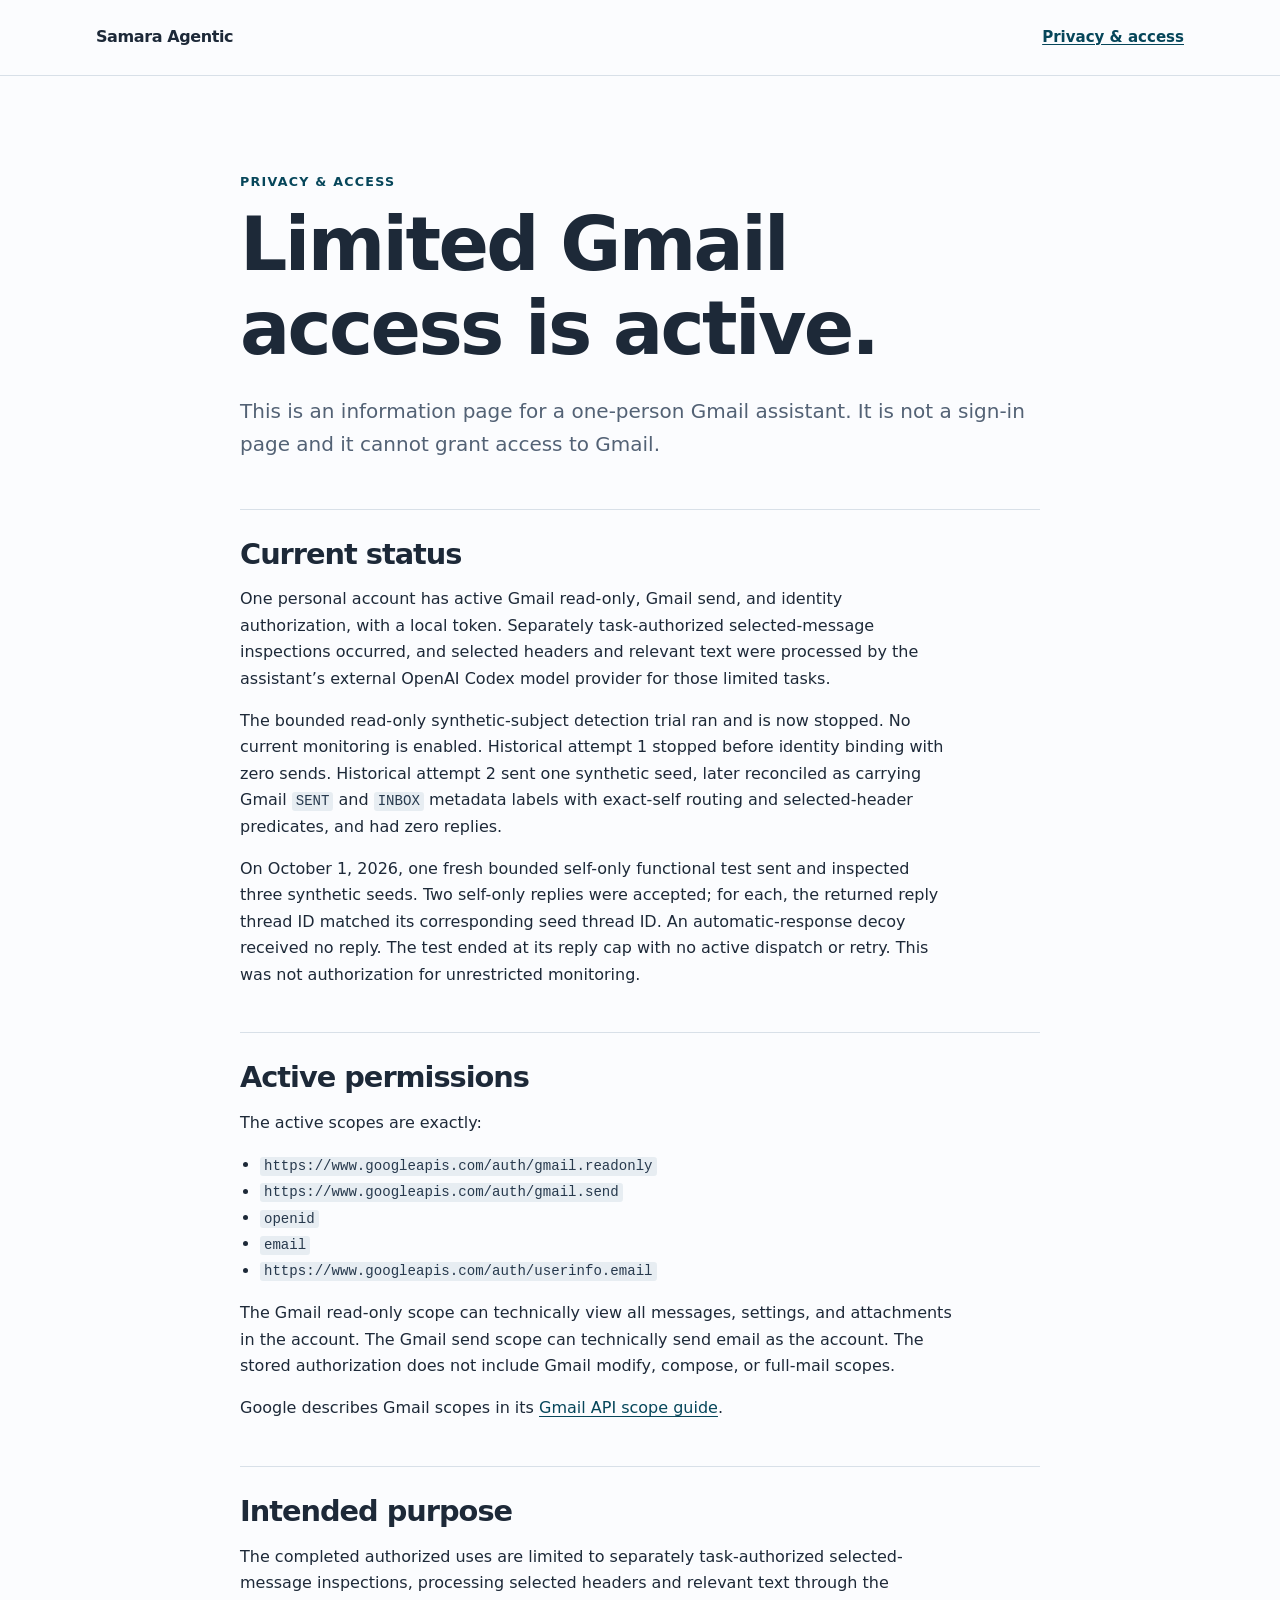
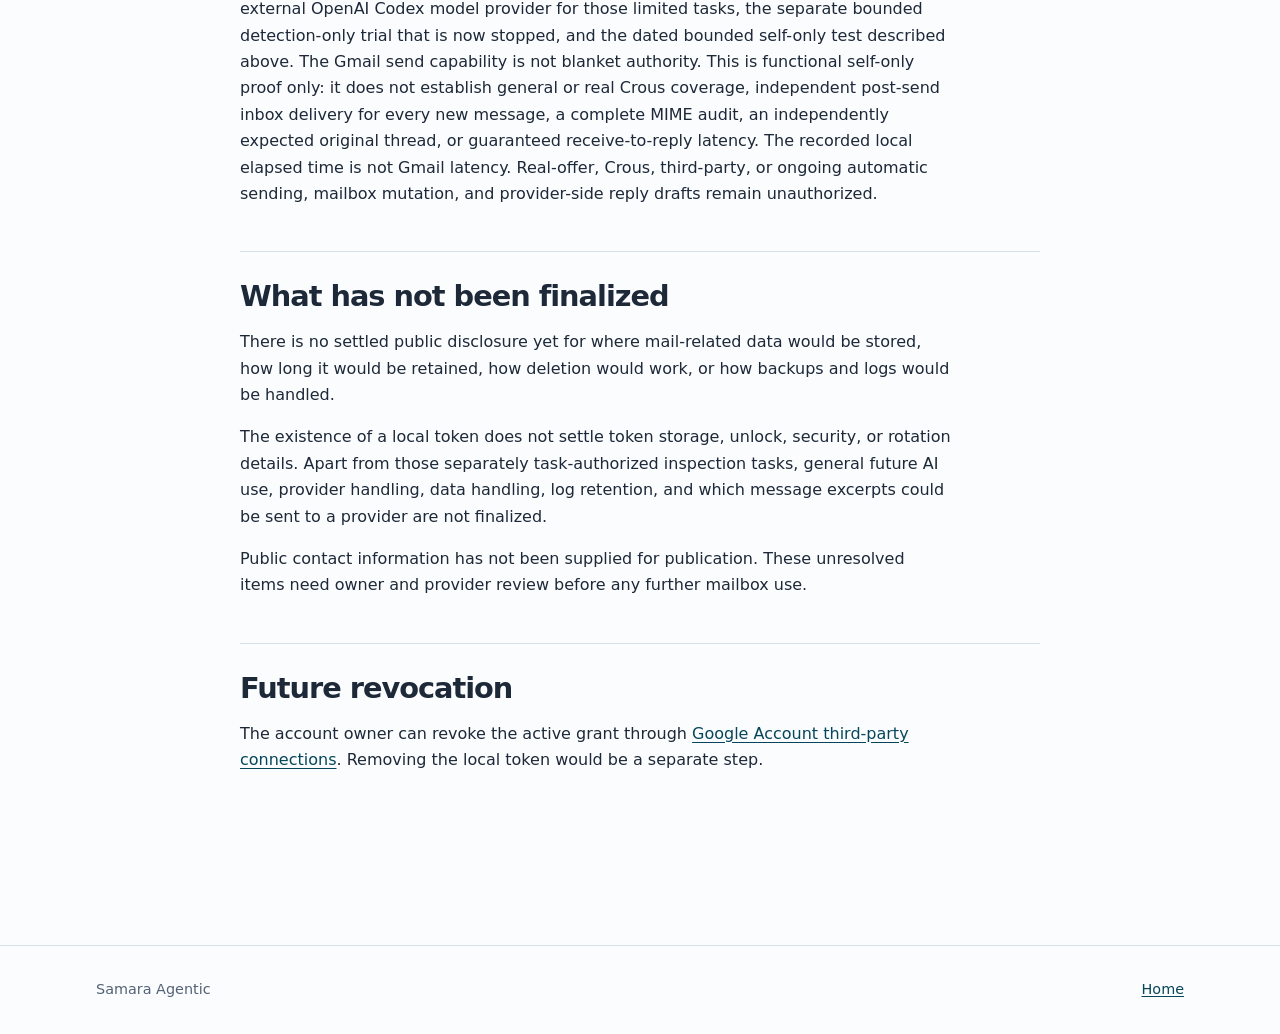
==== commit 0ac14d89: "fix: clarify bounded test evidence" ====
--- a/privacy.html
+++ b/privacy.html
@@ -28,8 +28,8 @@
       <section aria-labelledby="current-status">
         <h2 id="current-status">Current status</h2>
         <p>One personal account has active Gmail read-only, Gmail send, and identity authorization, with a local token. Separately task-authorized selected-message inspections occurred, and selected headers and relevant text were processed by the assistant’s external OpenAI Codex model provider for those limited tasks.</p>
-        <p>The bounded read-only synthetic-subject detection trial ran and is now stopped. No current monitoring is enabled. Historical attempt 1 stopped before identity binding with zero sends. Historical attempt 2 sent one synthetic seed, later reconciled as sent and inbox mail with exact-self routing and selected-header predicates, and had zero replies.</p>
-        <p>On October 1, 2026, one fresh bounded self-only functional test sent and inspected three synthetic seeds. Two self-only replies were accepted, each on its corresponding seed thread; an automatic-response decoy received no reply. The test ended at its reply cap with no active dispatch or retry. This was not authorization for unrestricted monitoring.</p>
+        <p>The bounded read-only synthetic-subject detection trial ran and is now stopped. No current monitoring is enabled. Historical attempt 1 stopped before identity binding with zero sends. Historical attempt 2 sent one synthetic seed, later reconciled as carrying Gmail <code>SENT</code> and <code>INBOX</code> metadata labels with exact-self routing and selected-header predicates, and had zero replies.</p>
+        <p>On October 1, 2026, one fresh bounded self-only functional test sent and inspected three synthetic seeds. Two self-only replies were accepted; for each, the returned reply thread ID matched its corresponding seed thread ID. An automatic-response decoy received no reply. The test ended at its reply cap with no active dispatch or retry. This was not authorization for unrestricted monitoring.</p>
       </section>
 
       <section aria-labelledby="proposed-permissions">
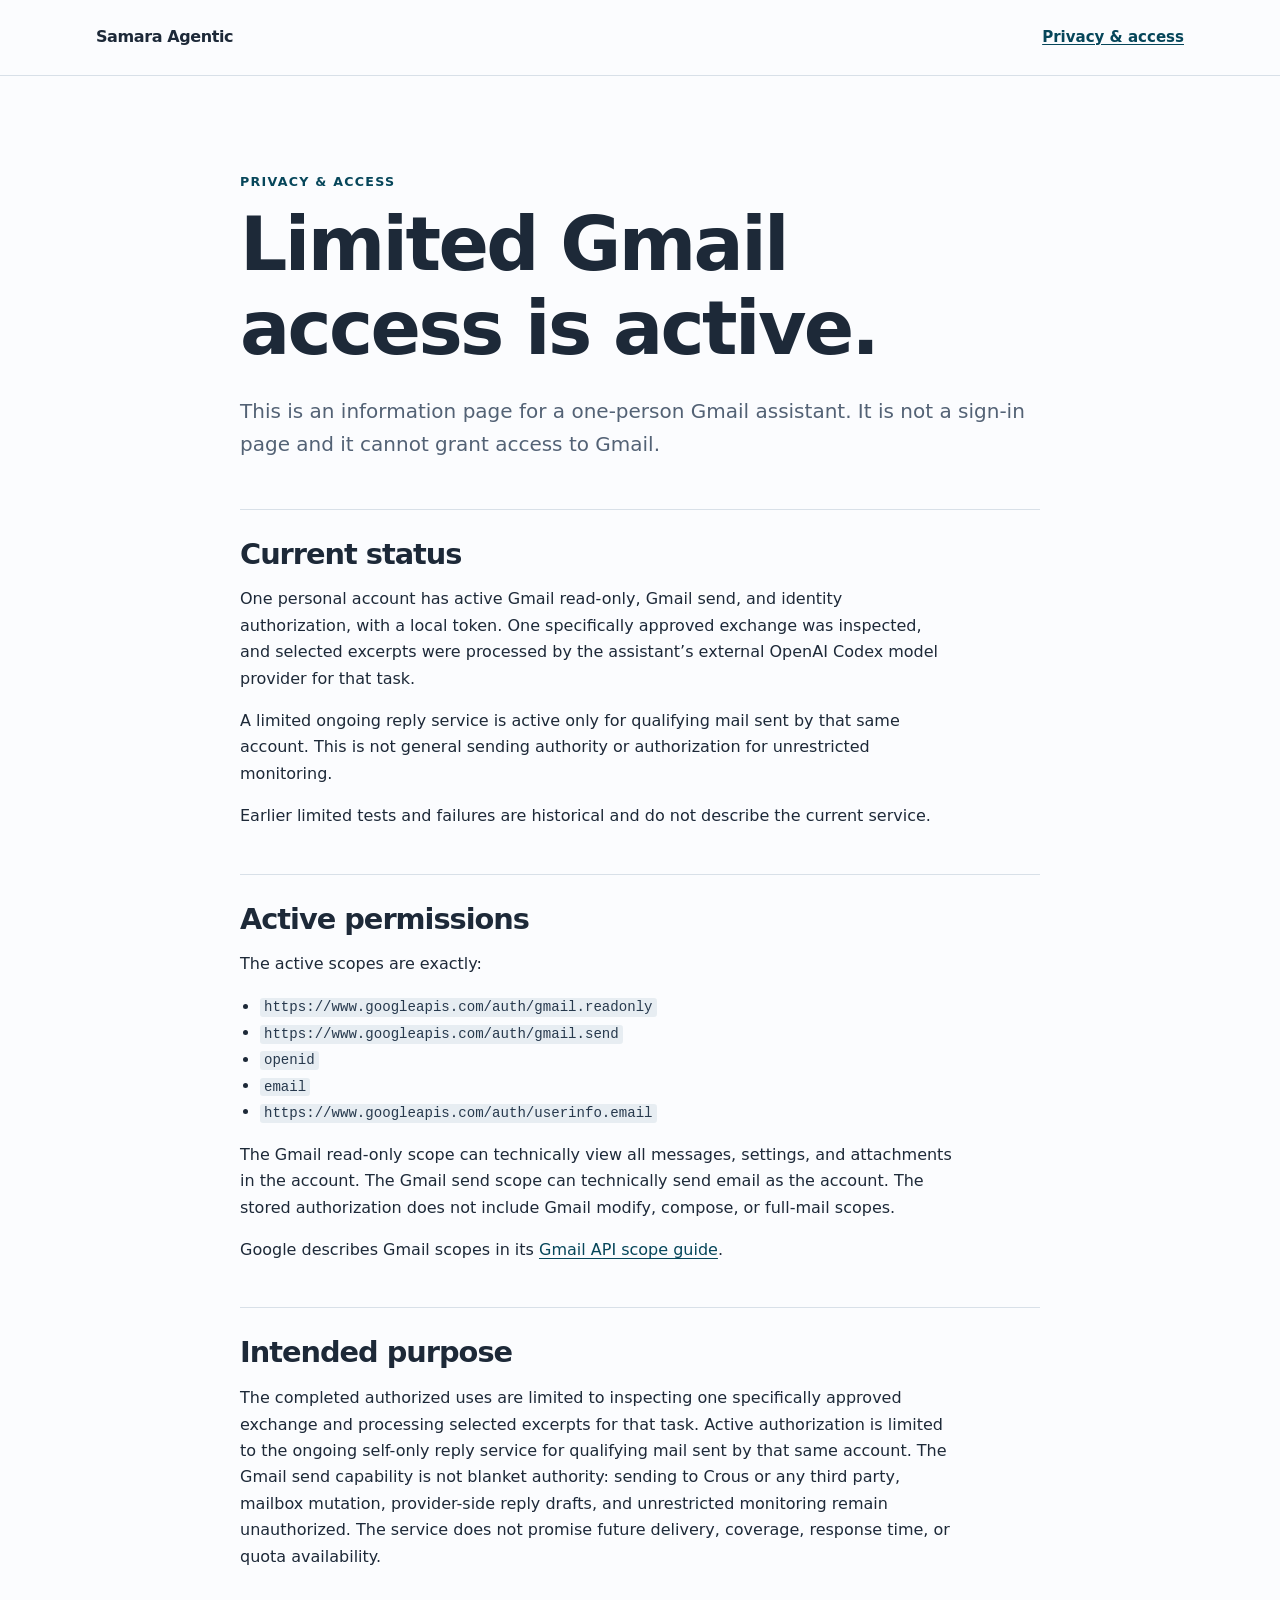
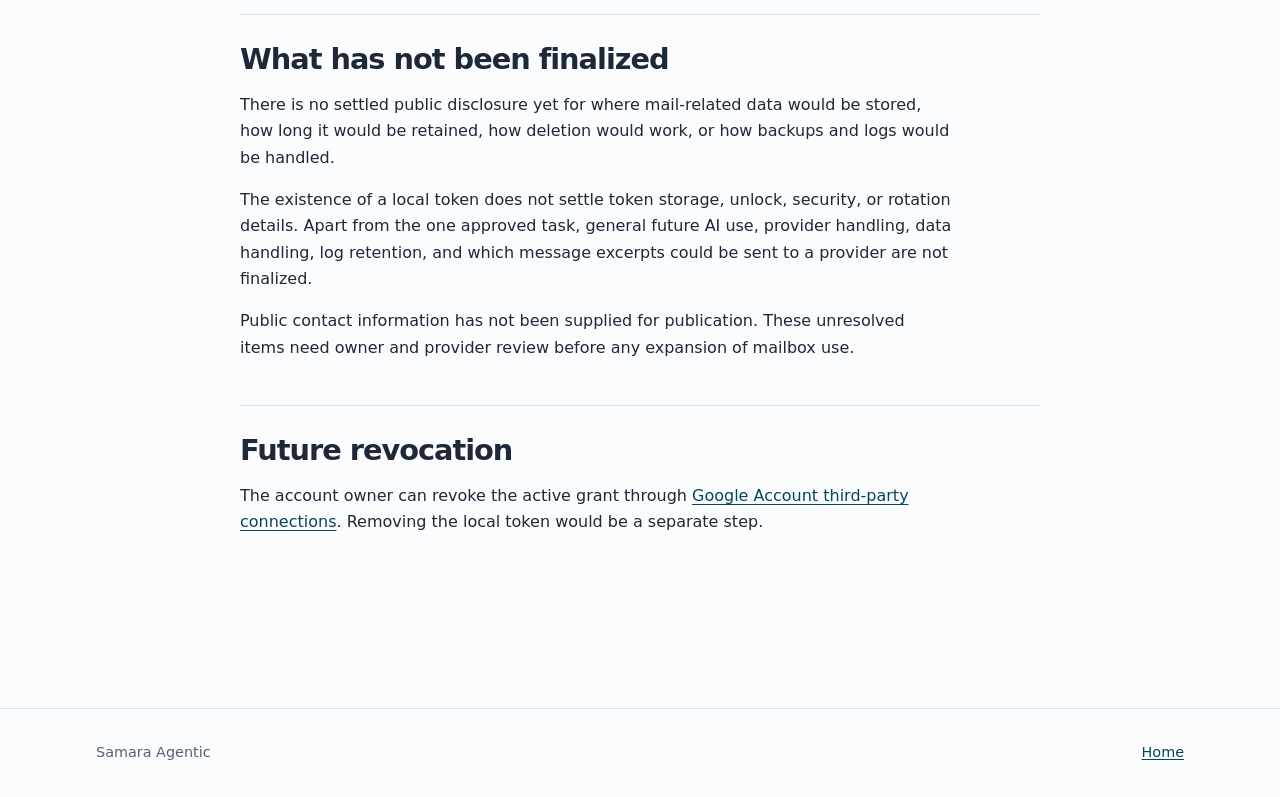
==== commit a64ea58a: "fix: correct ongoing self-only service facts" ====
--- a/privacy.html
+++ b/privacy.html
@@ -27,9 +27,9 @@
 
       <section aria-labelledby="current-status">
         <h2 id="current-status">Current status</h2>
-        <p>One personal account has active Gmail read-only, Gmail send, and identity authorization, with a local token. Separately task-authorized selected-message inspections occurred, and selected headers and relevant text were processed by the assistant’s external OpenAI Codex model provider for those limited tasks.</p>
-        <p>The bounded read-only synthetic-subject detection trial ran and is now stopped. No current monitoring is enabled. Historical attempt 1 stopped before identity binding with zero sends. Historical attempt 2 sent one synthetic seed, later reconciled as carrying Gmail <code>SENT</code> and <code>INBOX</code> metadata labels with exact-self routing and selected-header predicates, and had zero replies.</p>
-        <p>On October 1, 2026, one fresh bounded self-only functional test sent and inspected three synthetic seeds. Two self-only replies were accepted; for each, the returned reply thread ID matched its corresponding seed thread ID. An automatic-response decoy received no reply. The test ended at its reply cap with no active dispatch or retry. This was not authorization for unrestricted monitoring.</p>
+        <p>One personal account has active Gmail read-only, Gmail send, and identity authorization, with a local token. One specifically approved exchange was inspected, and selected excerpts were processed by the assistant’s external OpenAI Codex model provider for that task.</p>
+        <p>A limited ongoing reply service is active only for qualifying mail sent by that same account. This is not general sending authority or authorization for unrestricted monitoring.</p>
+        <p>Earlier limited tests and failures are historical and do not describe the current service.</p>
       </section>
 
       <section aria-labelledby="proposed-permissions">
@@ -48,14 +48,14 @@
 
       <section aria-labelledby="purpose">
         <h2 id="purpose">Intended purpose</h2>
-        <p>The completed authorized uses are limited to separately task-authorized selected-message inspections, processing selected headers and relevant text through the external OpenAI Codex model provider for those limited tasks, the separate bounded detection-only trial that is now stopped, and the dated bounded self-only test described above. The Gmail send capability is not blanket authority. This is functional self-only proof only: it does not establish general or real Crous coverage, independent post-send inbox delivery for every new message, a complete MIME audit, an independently expected original thread, or guaranteed receive-to-reply latency. The recorded local elapsed time is not Gmail latency. Real-offer, Crous, third-party, or ongoing automatic sending, mailbox mutation, and provider-side reply drafts remain unauthorized.</p>
+        <p>The completed authorized uses are limited to inspecting one specifically approved exchange and processing selected excerpts for that task. Active authorization is limited to the ongoing self-only reply service for qualifying mail sent by that same account. The Gmail send capability is not blanket authority: sending to Crous or any third party, mailbox mutation, provider-side reply drafts, and unrestricted monitoring remain unauthorized. The service does not promise future delivery, coverage, response time, or quota availability.</p>
       </section>
 
       <section aria-labelledby="open-questions">
         <h2 id="open-questions">What has not been finalized</h2>
         <p>There is no settled public disclosure yet for where mail-related data would be stored, how long it would be retained, how deletion would work, or how backups and logs would be handled.</p>
-        <p>The existence of a local token does not settle token storage, unlock, security, or rotation details. Apart from those separately task-authorized inspection tasks, general future AI use, provider handling, data handling, log retention, and which message excerpts could be sent to a provider are not finalized.</p>
-        <p>Public contact information has not been supplied for publication. These unresolved items need owner and provider review before any further mailbox use.</p>
+        <p>The existence of a local token does not settle token storage, unlock, security, or rotation details. Apart from the one approved task, general future AI use, provider handling, data handling, log retention, and which message excerpts could be sent to a provider are not finalized.</p>
+        <p>Public contact information has not been supplied for publication. These unresolved items need owner and provider review before any expansion of mailbox use.</p>
       </section>
 
       <section aria-labelledby="revocation">
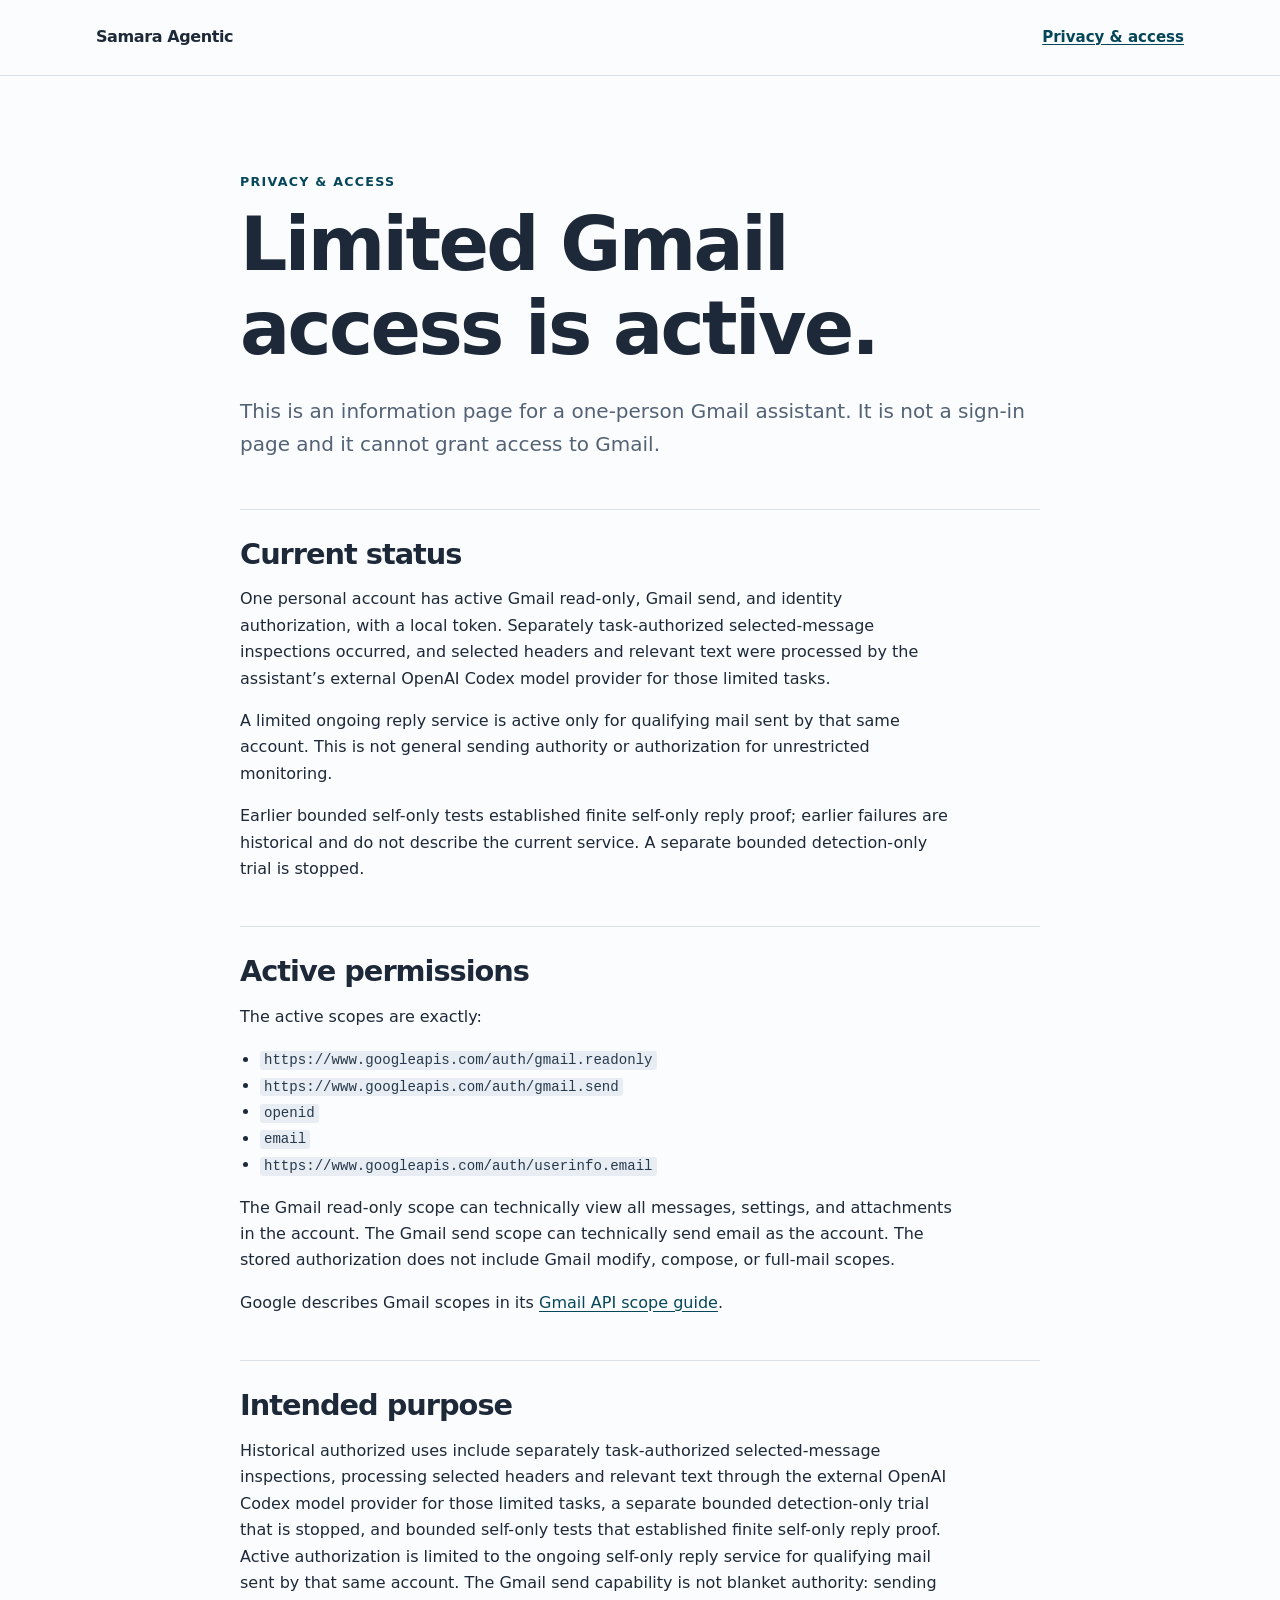
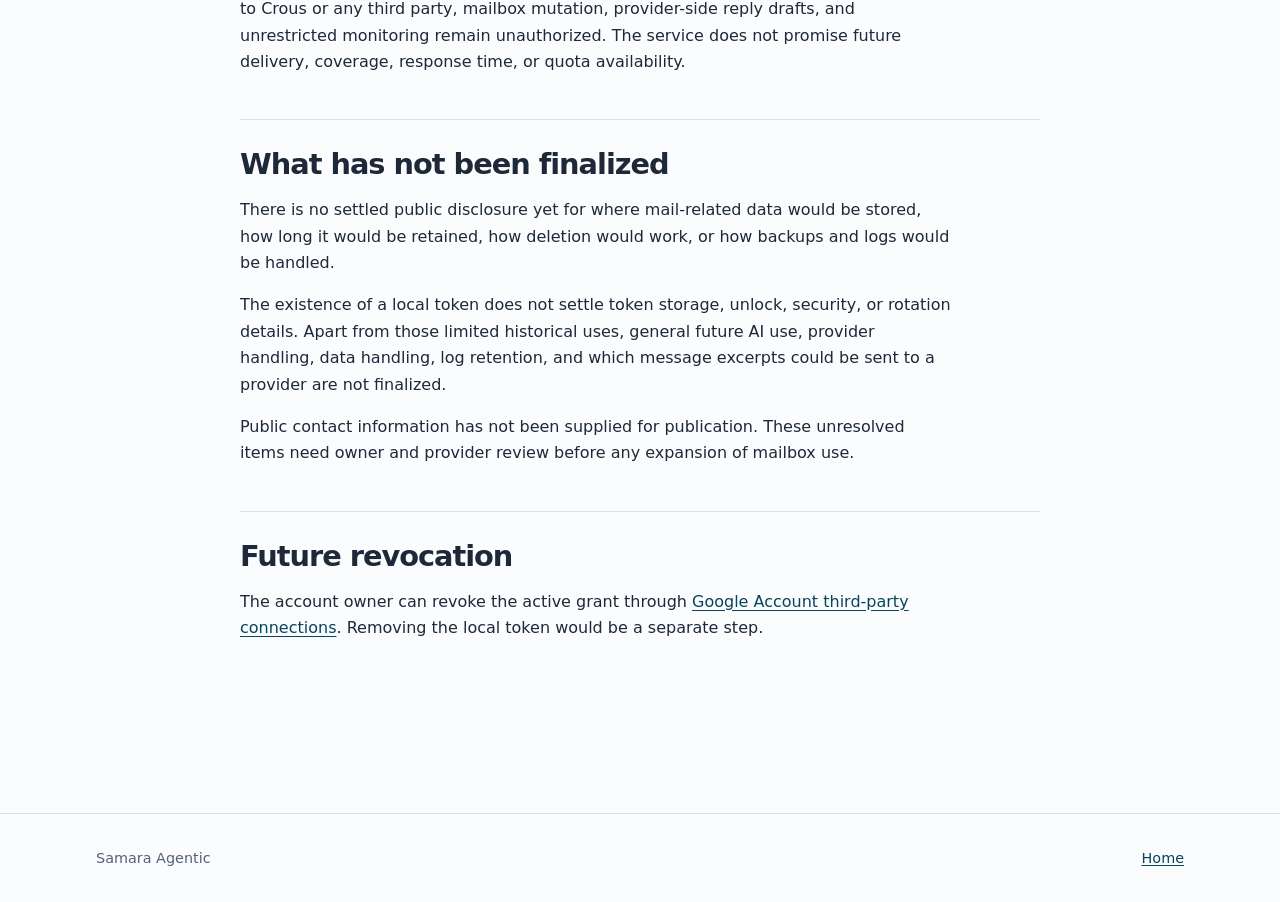
==== commit d0b07920: "fix: preserve bounded historical privacy facts" ====
--- a/privacy.html
+++ b/privacy.html
@@ -27,9 +27,9 @@
 
       <section aria-labelledby="current-status">
         <h2 id="current-status">Current status</h2>
-        <p>One personal account has active Gmail read-only, Gmail send, and identity authorization, with a local token. One specifically approved exchange was inspected, and selected excerpts were processed by the assistant’s external OpenAI Codex model provider for that task.</p>
+        <p>One personal account has active Gmail read-only, Gmail send, and identity authorization, with a local token. Separately task-authorized selected-message inspections occurred, and selected headers and relevant text were processed by the assistant’s external OpenAI Codex model provider for those limited tasks.</p>
         <p>A limited ongoing reply service is active only for qualifying mail sent by that same account. This is not general sending authority or authorization for unrestricted monitoring.</p>
-        <p>Earlier limited tests and failures are historical and do not describe the current service.</p>
+        <p>Earlier bounded self-only tests established finite self-only reply proof; earlier failures are historical and do not describe the current service. A separate bounded detection-only trial is stopped.</p>
       </section>
 
       <section aria-labelledby="proposed-permissions">
@@ -48,13 +48,13 @@
 
       <section aria-labelledby="purpose">
         <h2 id="purpose">Intended purpose</h2>
-        <p>The completed authorized uses are limited to inspecting one specifically approved exchange and processing selected excerpts for that task. Active authorization is limited to the ongoing self-only reply service for qualifying mail sent by that same account. The Gmail send capability is not blanket authority: sending to Crous or any third party, mailbox mutation, provider-side reply drafts, and unrestricted monitoring remain unauthorized. The service does not promise future delivery, coverage, response time, or quota availability.</p>
+        <p>Historical authorized uses include separately task-authorized selected-message inspections, processing selected headers and relevant text through the external OpenAI Codex model provider for those limited tasks, a separate bounded detection-only trial that is stopped, and bounded self-only tests that established finite self-only reply proof. Active authorization is limited to the ongoing self-only reply service for qualifying mail sent by that same account. The Gmail send capability is not blanket authority: sending to Crous or any third party, mailbox mutation, provider-side reply drafts, and unrestricted monitoring remain unauthorized. The service does not promise future delivery, coverage, response time, or quota availability.</p>
       </section>
 
       <section aria-labelledby="open-questions">
         <h2 id="open-questions">What has not been finalized</h2>
         <p>There is no settled public disclosure yet for where mail-related data would be stored, how long it would be retained, how deletion would work, or how backups and logs would be handled.</p>
-        <p>The existence of a local token does not settle token storage, unlock, security, or rotation details. Apart from the one approved task, general future AI use, provider handling, data handling, log retention, and which message excerpts could be sent to a provider are not finalized.</p>
+        <p>The existence of a local token does not settle token storage, unlock, security, or rotation details. Apart from those limited historical uses, general future AI use, provider handling, data handling, log retention, and which message excerpts could be sent to a provider are not finalized.</p>
         <p>Public contact information has not been supplied for publication. These unresolved items need owner and provider review before any expansion of mailbox use.</p>
       </section>
 
